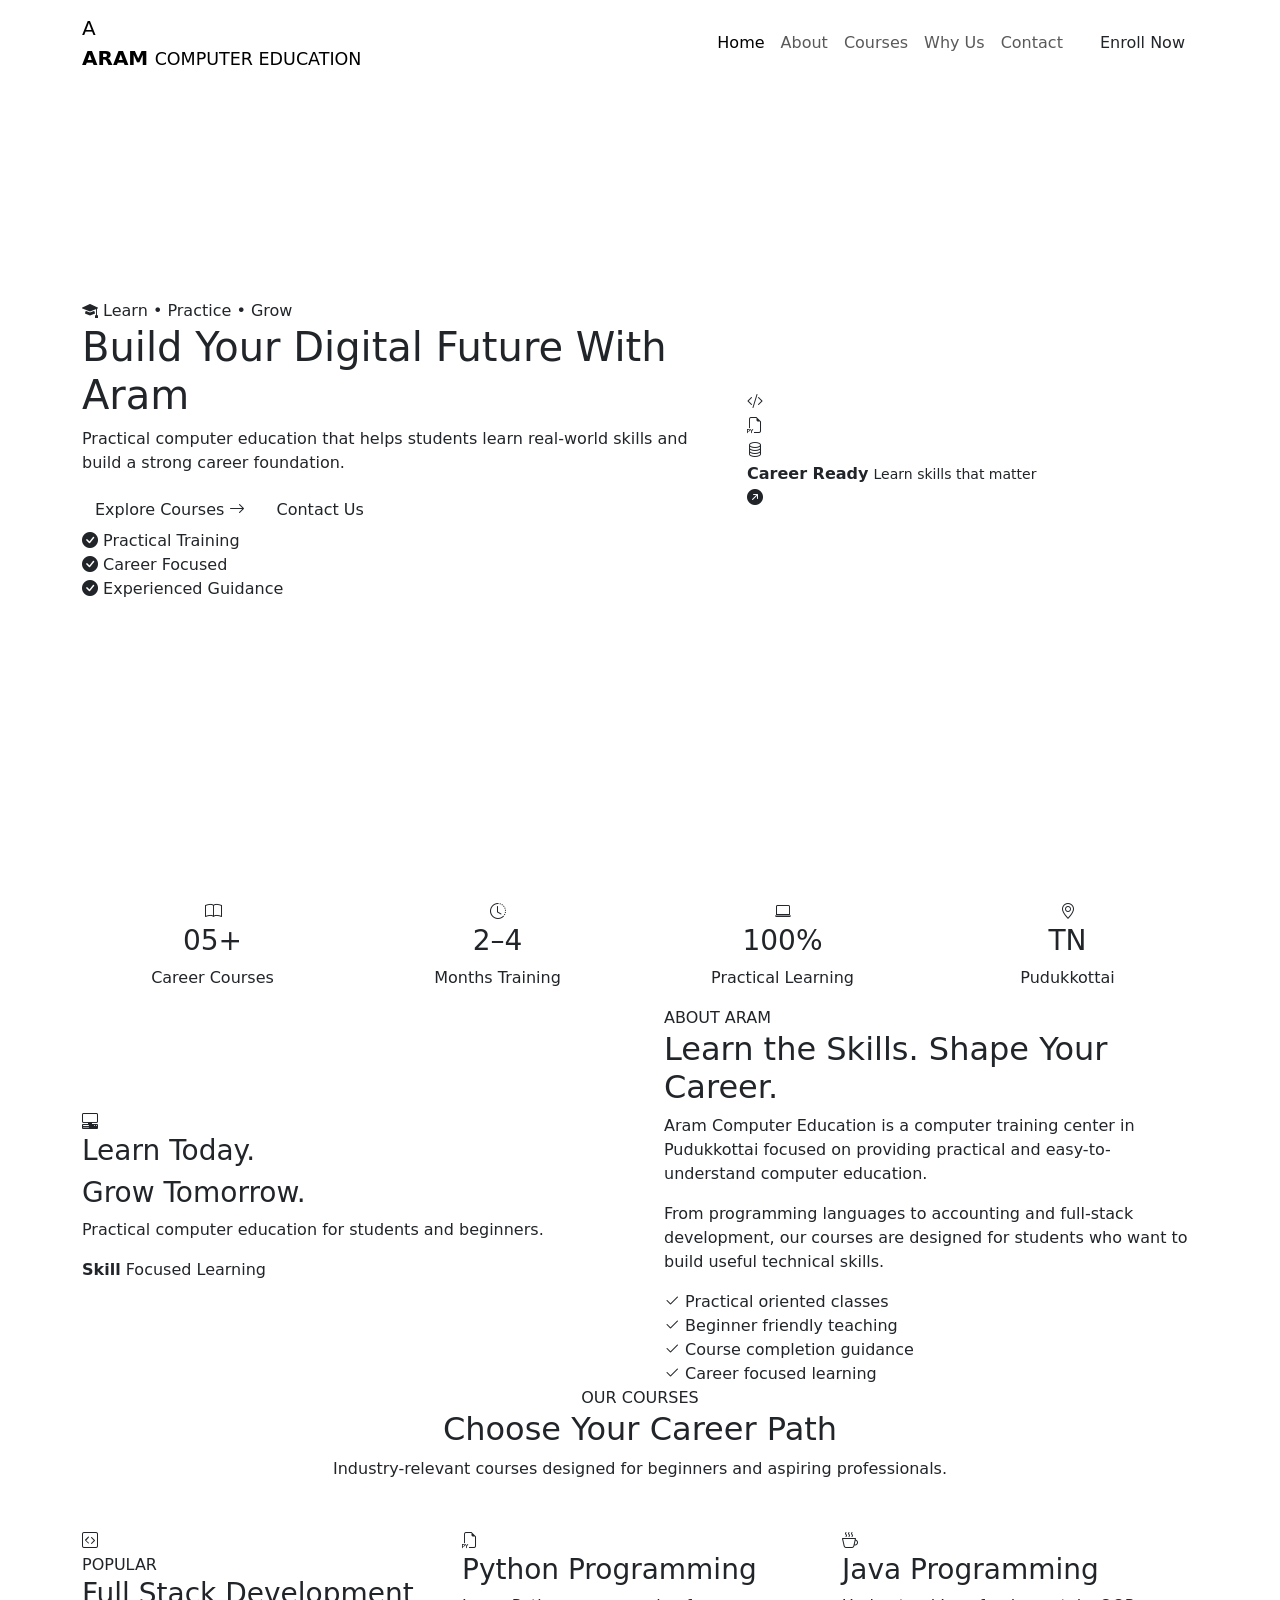
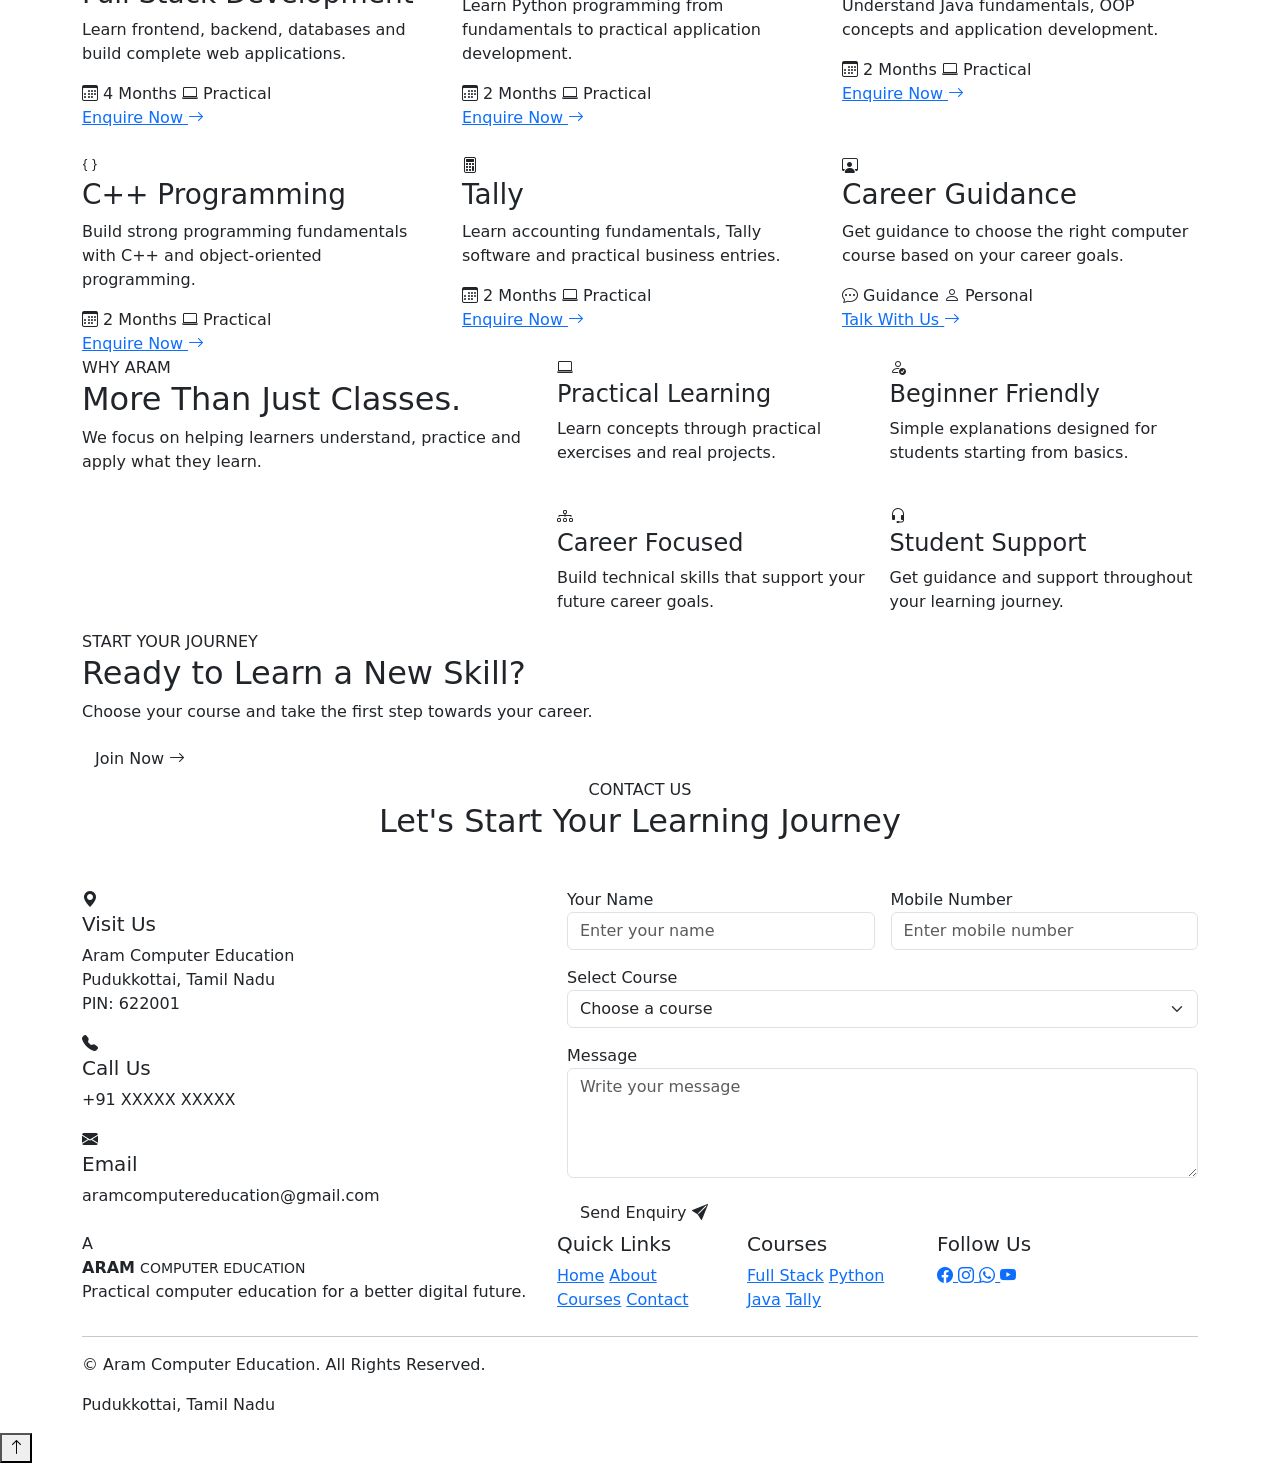
==== index.html @ 0e86e1f4 "Rename Aram Com Ed/index.html to index.html" ====
<!DOCTYPE html>
<html lang="en">
<head>
    <meta charset="UTF-8">
    <meta name="viewport" content="width=device-width, initial-scale=1.0">

    <title>Aram Computer Education | Computer Courses in Pudukkottai</title>

    <meta name="description"
        content="Aram Computer Education, Pudukkottai offers Full Stack Development, Python, C++, Java and Tally courses with practical training.">

    <link href="https://cdn.jsdelivr.net/npm/bootstrap@5.3.3/dist/css/bootstrap.min.css" rel="stylesheet">

    <link rel="stylesheet"
        href="https://cdn.jsdelivr.net/npm/bootstrap-icons@1.11.3/font/bootstrap-icons.min.css">

    <link rel="stylesheet" href="style.css">
</head>

<body>

<!-- ================= NAVBAR ================= -->

<nav class="navbar navbar-expand-lg fixed-top">
    <div class="container">

        <a class="navbar-brand" href="#home">

            <div class="brand-logo">
                <span>A</span>
            </div>

            <div class="brand-text">
                <strong>ARAM</strong>
                <small>COMPUTER EDUCATION</small>
            </div>

        </a>

        <button class="navbar-toggler" type="button"
            data-bs-toggle="collapse"
            data-bs-target="#mainNav">

            <i class="bi bi-list"></i>

        </button>

        <div class="collapse navbar-collapse" id="mainNav">

            <ul class="navbar-nav ms-auto align-items-lg-center">

                <li class="nav-item">
                    <a class="nav-link active" href="#home">Home</a>
                </li>

                <li class="nav-item">
                    <a class="nav-link" href="#about">About</a>
                </li>

                <li class="nav-item">
                    <a class="nav-link" href="#courses">Courses</a>
                </li>

                <li class="nav-item">
                    <a class="nav-link" href="#why-us">Why Us</a>
                </li>

                <li class="nav-item">
                    <a class="nav-link" href="#contact">Contact</a>
                </li>

                <li class="nav-item ms-lg-3">
                    <a href="#contact" class="btn enroll-btn">
                        Enroll Now
                    </a>
                </li>

            </ul>

        </div>

    </div>
</nav>


<!-- ================= HERO ================= -->

<section id="home" class="hero">

    <div class="container">

        <div class="row align-items-center min-vh-100">

            <div class="col-lg-7">

                <div class="hero-badge">
                    <i class="bi bi-mortarboard-fill"></i>
                    Learn • Practice • Grow
                </div>

                <h1>
                    Build Your
                    <span>Digital Future</span>
                    With Aram
                </h1>

                <p class="hero-text">
                    Practical computer education that helps students
                    learn real-world skills and build a strong career
                    foundation.
                </p>

                <div class="hero-buttons">

                    <a href="#courses" class="btn primary-btn">
                        Explore Courses
                        <i class="bi bi-arrow-right"></i>
                    </a>

                    <a href="#contact" class="btn secondary-btn">
                        Contact Us
                    </a>

                </div>

                <div class="hero-info">

                    <div>
                        <i class="bi bi-check-circle-fill"></i>
                        Practical Training
                    </div>

                    <div>
                        <i class="bi bi-check-circle-fill"></i>
                        Career Focused
                    </div>

                    <div>
                        <i class="bi bi-check-circle-fill"></i>
                        Experienced Guidance
                    </div>

                </div>

            </div>


            <div class="col-lg-5">

                <div class="hero-card">

                    <div class="floating-icon icon-one">
                        <i class="bi bi-code-slash"></i>
                    </div>

                    <div class="floating-icon icon-two">
                        <i class="bi bi-filetype-py"></i>
                    </div>

                    <div class="floating-icon icon-three">
                        <i class="bi bi-database"></i>
                    </div>

                    <div class="computer-box">

                        <div class="screen">

                            <div class="screen-top">
                                <span></span>
                                <span></span>
                                <span></span>
                            </div>

                            <div class="code-lines">

                                <div class="line long"></div>
                                <div class="line medium"></div>
                                <div class="line short"></div>
                                <div class="line long"></div>
                                <div class="line medium"></div>

                            </div>

                        </div>

                        <div class="keyboard"></div>

                    </div>

                    <div class="hero-card-bottom">

                        <div>
                            <strong>Career Ready</strong>
                            <small>Learn skills that matter</small>
                        </div>

                        <i class="bi bi-arrow-up-right-circle-fill"></i>

                    </div>

                </div>

            </div>

        </div>

    </div>

</section>


<!-- ================= STATS ================= -->

<section class="stats-section">

    <div class="container">

        <div class="row text-center">

            <div class="col-6 col-lg-3">
                <div class="stat-box">
                    <i class="bi bi-book"></i>
                    <h3>05+</h3>
                    <p>Career Courses</p>
                </div>
            </div>

            <div class="col-6 col-lg-3">
                <div class="stat-box">
                    <i class="bi bi-clock-history"></i>
                    <h3>2–4</h3>
                    <p>Months Training</p>
                </div>
            </div>

            <div class="col-6 col-lg-3">
                <div class="stat-box">
                    <i class="bi bi-laptop"></i>
                    <h3>100%</h3>
                    <p>Practical Learning</p>
                </div>
            </div>

            <div class="col-6 col-lg-3">
                <div class="stat-box">
                    <i class="bi bi-geo-alt"></i>
                    <h3>TN</h3>
                    <p>Pudukkottai</p>
                </div>
            </div>

        </div>

    </div>

</section>


<!-- ================= ABOUT ================= -->

<section id="about" class="section-padding">

    <div class="container">

        <div class="row align-items-center g-5">

            <div class="col-lg-6">

                <div class="about-image">

                    <div class="about-main-card">

                        <i class="bi bi-pc-display-horizontal"></i>

                        <h3>Learn Today.</h3>
                        <h3>Grow Tomorrow.</h3>

                        <p>
                            Practical computer education for
                            students and beginners.
                        </p>

                    </div>

                    <div class="experience-card">
                        <strong>Skill</strong>
                        <span>Focused Learning</span>
                    </div>

                </div>

            </div>


            <div class="col-lg-6">

                <div class="section-label">
                    ABOUT ARAM
                </div>

                <h2 class="section-title">
                    Learn the Skills.
                    <span>Shape Your Career.</span>
                </h2>

                <p class="section-text">
                    Aram Computer Education is a computer training
                    center in Pudukkottai focused on providing
                    practical and easy-to-understand computer
                    education.
                </p>

                <p class="section-text">
                    From programming languages to accounting and
                    full-stack development, our courses are designed
                    for students who want to build useful technical
                    skills.
                </p>

                <div class="about-points">

                    <div>
                        <i class="bi bi-check2"></i>
                        Practical oriented classes
                    </div>

                    <div>
                        <i class="bi bi-check2"></i>
                        Beginner friendly teaching
                    </div>

                    <div>
                        <i class="bi bi-check2"></i>
                        Course completion guidance
                    </div>

                    <div>
                        <i class="bi bi-check2"></i>
                        Career focused learning
                    </div>

                </div>

            </div>

        </div>

    </div>

</section>


<!-- ================= COURSES ================= -->

<section id="courses" class="courses-section section-padding">

    <div class="container">

        <div class="text-center mb-5">

            <div class="section-label">
                OUR COURSES
            </div>

            <h2 class="section-title">
                Choose Your
                <span>Career Path</span>
            </h2>

            <p class="section-subtitle">
                Industry-relevant courses designed for beginners
                and aspiring professionals.
            </p>

        </div>


        <div class="row g-4">


            <!-- FULL STACK -->

            <div class="col-md-6 col-lg-4">

                <div class="course-card featured-course">

                    <div class="course-icon">
                        <i class="bi bi-code-square"></i>
                    </div>

                    <span class="popular-badge">
                        POPULAR
                    </span>

                    <h3>Full Stack Development</h3>

                    <p>
                        Learn frontend, backend, databases and
                        build complete web applications.
                    </p>

                    <div class="course-details">

                        <span>
                            <i class="bi bi-calendar3"></i>
                            4 Months
                        </span>

                        <span>
                            <i class="bi bi-laptop"></i>
                            Practical
                        </span>

                    </div>

                    <a href="#contact" class="course-link">
                        Enquire Now
                        <i class="bi bi-arrow-right"></i>
                    </a>

                </div>

            </div>


            <!-- PYTHON -->

            <div class="col-md-6 col-lg-4">

                <div class="course-card">

                    <div class="course-icon">
                        <i class="bi bi-filetype-py"></i>
                    </div>

                    <h3>Python Programming</h3>

                    <p>
                        Learn Python programming from fundamentals
                        to practical application development.
                    </p>

                    <div class="course-details">

                        <span>
                            <i class="bi bi-calendar3"></i>
                            2 Months
                        </span>

                        <span>
                            <i class="bi bi-laptop"></i>
                            Practical
                        </span>

                    </div>

                    <a href="#contact" class="course-link">
                        Enquire Now
                        <i class="bi bi-arrow-right"></i>
                    </a>

                </div>

            </div>


            <!-- JAVA -->

            <div class="col-md-6 col-lg-4">

                <div class="course-card">

                    <div class="course-icon">
                        <i class="bi bi-cup-hot"></i>
                    </div>

                    <h3>Java Programming</h3>

                    <p>
                        Understand Java fundamentals, OOP concepts
                        and application development.
                    </p>

                    <div class="course-details">

                        <span>
                            <i class="bi bi-calendar3"></i>
                            2 Months
                        </span>

                        <span>
                            <i class="bi bi-laptop"></i>
                            Practical
                        </span>

                    </div>

                    <a href="#contact" class="course-link">
                        Enquire Now
                        <i class="bi bi-arrow-right"></i>
                    </a>

                </div>

            </div>


            <!-- C++ -->

            <div class="col-md-6 col-lg-4">

                <div class="course-card">

                    <div class="course-icon">
                        <i class="bi bi-braces"></i>
                    </div>

                    <h3>C++ Programming</h3>

                    <p>
                        Build strong programming fundamentals with
                        C++ and object-oriented programming.
                    </p>

                    <div class="course-details">

                        <span>
                            <i class="bi bi-calendar3"></i>
                            2 Months
                        </span>

                        <span>
                            <i class="bi bi-laptop"></i>
                            Practical
                        </span>

                    </div>

                    <a href="#contact" class="course-link">
                        Enquire Now
                        <i class="bi bi-arrow-right"></i>
                    </a>

                </div>

            </div>


            <!-- TALLY -->

            <div class="col-md-6 col-lg-4">

                <div class="course-card">

                    <div class="course-icon">
                        <i class="bi bi-calculator"></i>
                    </div>

                    <h3>Tally</h3>

                    <p>
                        Learn accounting fundamentals, Tally
                        software and practical business entries.
                    </p>

                    <div class="course-details">

                        <span>
                            <i class="bi bi-calendar3"></i>
                            2 Months
                        </span>

                        <span>
                            <i class="bi bi-laptop"></i>
                            Practical
                        </span>

                    </div>

                    <a href="#contact" class="course-link">
                        Enquire Now
                        <i class="bi bi-arrow-right"></i>
                    </a>

                </div>

            </div>


            <!-- CUSTOM -->

            <div class="col-md-6 col-lg-4">

                <div class="course-card custom-course">

                    <div class="course-icon">
                        <i class="bi bi-person-workspace"></i>
                    </div>

                    <h3>Career Guidance</h3>

                    <p>
                        Get guidance to choose the right computer
                        course based on your career goals.
                    </p>

                    <div class="course-details">

                        <span>
                            <i class="bi bi-chat-dots"></i>
                            Guidance
                        </span>

                        <span>
                            <i class="bi bi-person"></i>
                            Personal
                        </span>

                    </div>

                    <a href="#contact" class="course-link">
                        Talk With Us
                        <i class="bi bi-arrow-right"></i>
                    </a>

                </div>

            </div>

        </div>

    </div>

</section>


<!-- ================= WHY US ================= -->

<section id="why-us" class="section-padding">

    <div class="container">

        <div class="row">

            <div class="col-lg-5">

                <div class="section-label">
                    WHY ARAM
                </div>

                <h2 class="section-title">
                    More Than
                    <span>Just Classes.</span>
                </h2>

                <p class="section-text">
                    We focus on helping learners understand,
                    practice and apply what they learn.
                </p>

            </div>


            <div class="col-lg-7">

                <div class="row g-4">

                    <div class="col-md-6">

                        <div class="why-card">

                            <div class="why-icon">
                                <i class="bi bi-laptop"></i>
                            </div>

                            <h4>Practical Learning</h4>

                            <p>
                                Learn concepts through practical
                                exercises and real projects.
                            </p>

                        </div>

                    </div>


                    <div class="col-md-6">

                        <div class="why-card">

                            <div class="why-icon">
                                <i class="bi bi-person-check"></i>
                            </div>

                            <h4>Beginner Friendly</h4>

                            <p>
                                Simple explanations designed for
                                students starting from basics.
                            </p>

                        </div>

                    </div>


                    <div class="col-md-6">

                        <div class="why-card">

                            <div class="why-icon">
                                <i class="bi bi-diagram-3"></i>
                            </div>

                            <h4>Career Focused</h4>

                            <p>
                                Build technical skills that support
                                your future career goals.
                            </p>

                        </div>

                    </div>


                    <div class="col-md-6">

                        <div class="why-card">

                            <div class="why-icon">
                                <i class="bi bi-headset"></i>
                            </div>

                            <h4>Student Support</h4>

                            <p>
                                Get guidance and support throughout
                                your learning journey.
                            </p>

                        </div>

                    </div>

                </div>

            </div>

        </div>

    </div>

</section>


<!-- ================= CTA ================= -->

<section class="cta-section">

    <div class="container">

        <div class="cta-box">

            <div>

                <span>START YOUR JOURNEY</span>

                <h2>
                    Ready to Learn a New Skill?
                </h2>

                <p>
                    Choose your course and take the first step
                    towards your career.
                </p>

            </div>

            <a href="#contact" class="btn cta-btn">
                Join Now
                <i class="bi bi-arrow-right"></i>
            </a>

        </div>

    </div>

</section>


<!-- ================= CONTACT ================= -->

<section id="contact" class="contact-section section-padding">

    <div class="container">

        <div class="text-center mb-5">

            <div class="section-label">
                CONTACT US
            </div>

            <h2 class="section-title">
                Let's Start Your
                <span>Learning Journey</span>
            </h2>

        </div>


        <div class="row g-5">

            <div class="col-lg-5">

                <div class="contact-info">

                    <div class="contact-item">

                        <div class="contact-icon">
                            <i class="bi bi-geo-alt-fill"></i>
                        </div>

                        <div>
                            <h5>Visit Us</h5>
                            <p>
                                Aram Computer Education<br>
                                Pudukkottai, Tamil Nadu<br>
                                PIN: 622001
                            </p>
                        </div>

                    </div>


                    <div class="contact-item">

                        <div class="contact-icon">
                            <i class="bi bi-telephone-fill"></i>
                        </div>

                        <div>
                            <h5>Call Us</h5>
                            <p>
                                +91 XXXXX XXXXX
                            </p>
                        </div>

                    </div>


                    <div class="contact-item">

                        <div class="contact-icon">
                            <i class="bi bi-envelope-fill"></i>
                        </div>

                        <div>
                            <h5>Email</h5>
                            <p>
                                aramcomputereducation@gmail.com
                            </p>
                        </div>

                    </div>

                </div>

            </div>


            <div class="col-lg-7">

                <form id="enquiryForm" class="contact-form">

                    <div class="row g-3">

                        <div class="col-md-6">

                            <label>Your Name</label>

                            <input type="text"
                                class="form-control"
                                placeholder="Enter your name"
                                required>

                        </div>


                        <div class="col-md-6">

                            <label>Mobile Number</label>

                            <input type="tel"
                                class="form-control"
                                placeholder="Enter mobile number"
                                required>

                        </div>


                        <div class="col-12">

                            <label>Select Course</label>

                            <select class="form-select" required>

                                <option value="">
                                    Choose a course
                                </option>

                                <option>
                                    Full Stack Development
                                </option>

                                <option>
                                    Python Programming
                                </option>

                                <option>
                                    Java Programming
                                </option>

                                <option>
                                    C++ Programming
                                </option>

                                <option>
                                    Tally
                                </option>

                            </select>

                        </div>


                        <div class="col-12">

                            <label>Message</label>

                            <textarea
                                class="form-control"
                                rows="4"
                                placeholder="Write your message"></textarea>

                        </div>


                        <div class="col-12">

                            <button type="submit"
                                class="btn submit-btn">

                                Send Enquiry
                                <i class="bi bi-send-fill"></i>

                            </button>

                        </div>

                    </div>

                </form>

            </div>

        </div>

    </div>

</section>


<!-- ================= FOOTER ================= -->

<footer>

    <div class="container">

        <div class="row g-4">

            <div class="col-lg-5">

                <div class="footer-brand">

                    <div class="brand-logo">
                        <span>A</span>
                    </div>

                    <div class="brand-text">
                        <strong>ARAM</strong>
                        <small>COMPUTER EDUCATION</small>
                    </div>

                </div>

                <p>
                    Practical computer education for a better
                    digital future.
                </p>

            </div>


            <div class="col-6 col-lg-2">

                <h5>Quick Links</h5>

                <a href="#home">Home</a>
                <a href="#about">About</a>
                <a href="#courses">Courses</a>
                <a href="#contact">Contact</a>

            </div>


            <div class="col-6 col-lg-2">

                <h5>Courses</h5>

                <a href="#courses">Full Stack</a>
                <a href="#courses">Python</a>
                <a href="#courses">Java</a>
                <a href="#courses">Tally</a>

            </div>


            <div class="col-lg-3">

                <h5>Follow Us</h5>

                <div class="social-links">

                    <a href="#">
                        <i class="bi bi-facebook"></i>
                    </a>

                    <a href="#">
                        <i class="bi bi-instagram"></i>
                    </a>

                    <a href="#">
                        <i class="bi bi-whatsapp"></i>
                    </a>

                    <a href="#">
                        <i class="bi bi-youtube"></i>
                    </a>

                </div>

            </div>

        </div>


        <hr>

        <div class="footer-bottom">

            <p>
                © <span id="year"></span>
                Aram Computer Education. All Rights Reserved.
            </p>

            <p>
                Pudukkottai, Tamil Nadu
            </p>

        </div>

    </div>

</footer>


<!-- ================= BACK TO TOP ================= -->

<button id="backToTop">
    <i class="bi bi-arrow-up"></i>
</button>


<script src="https://cdn.jsdelivr.net/npm/bootstrap@5.3.3/dist/js/bootstrap.bundle.min.js"></script>

<script src="script.js"></script>

</body>
</html>
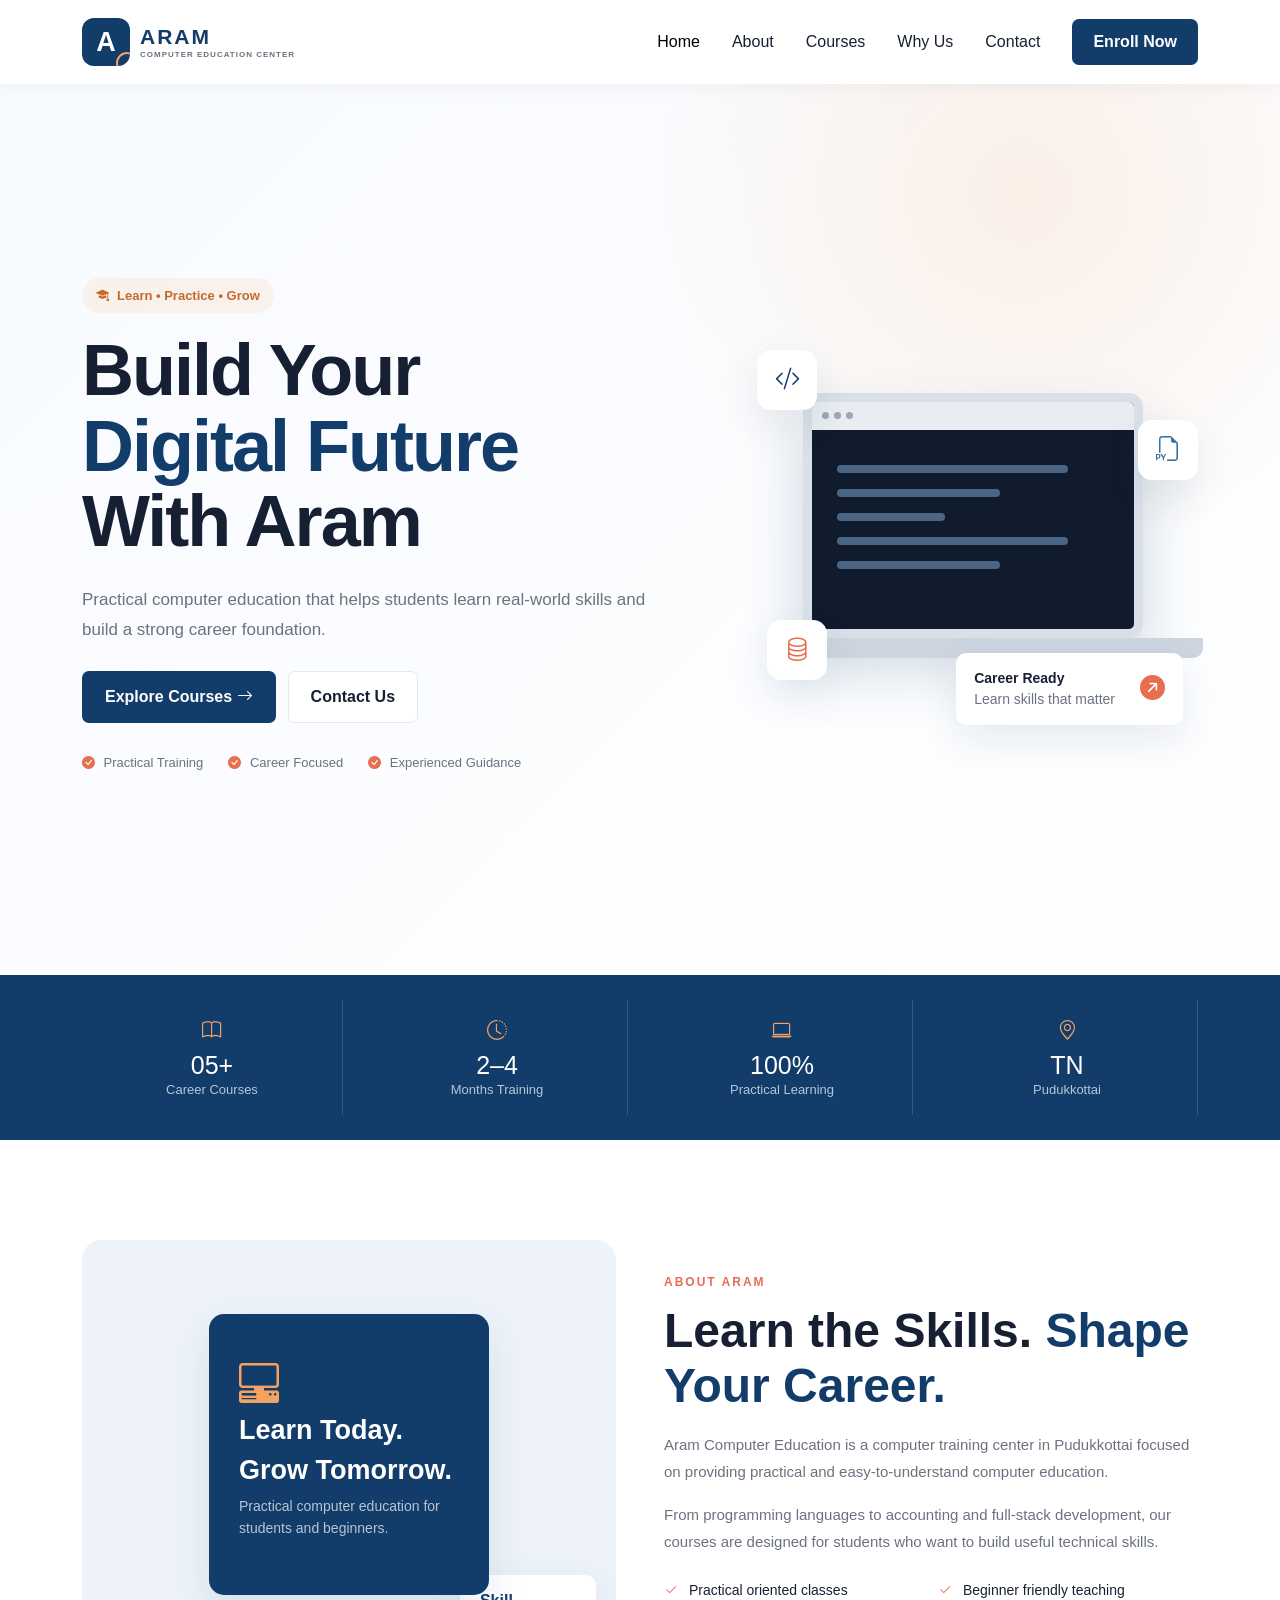
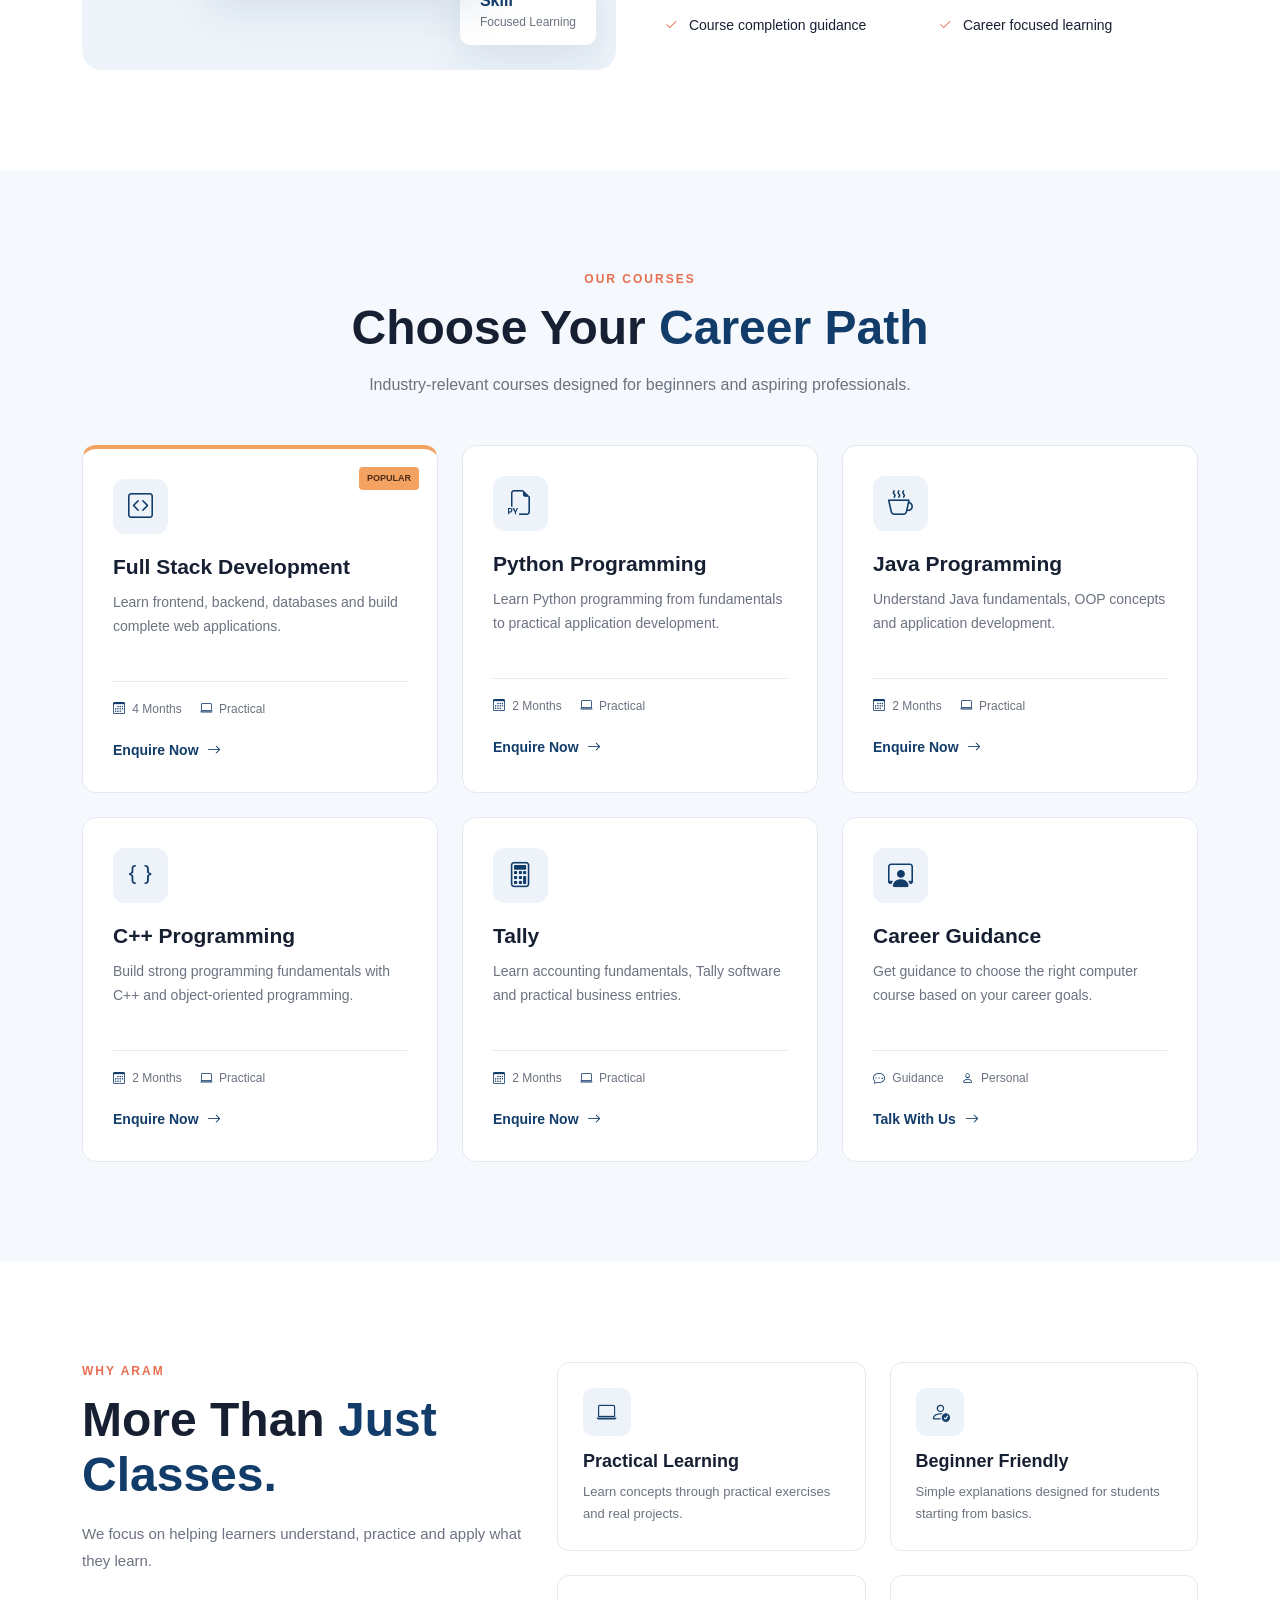
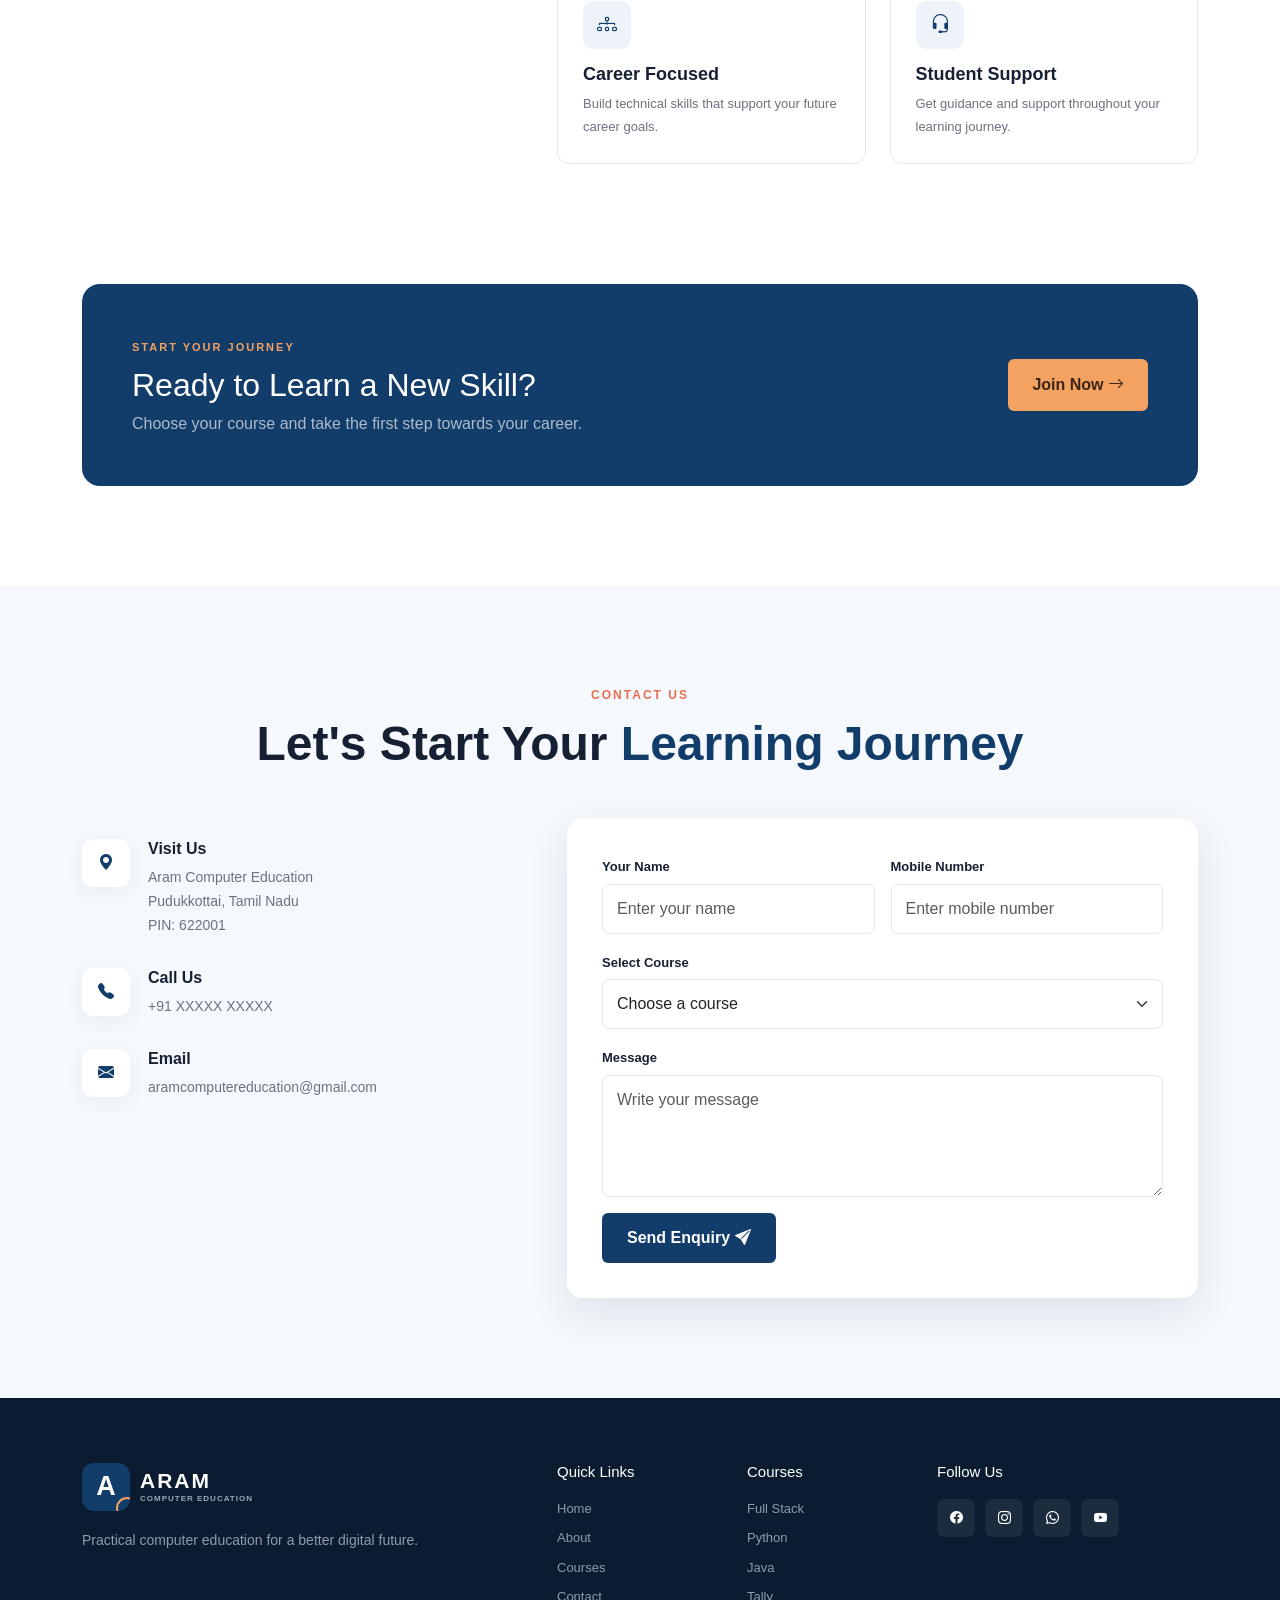
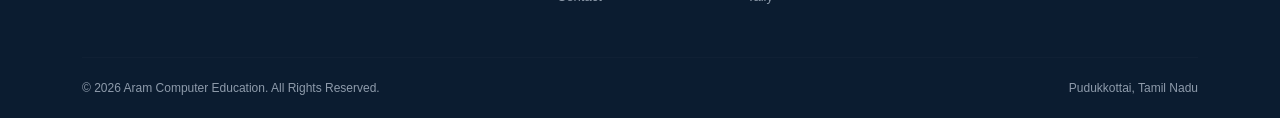
==== commit 140c5ecc: "updated website" ====
--- a/index.html
+++ b/index.html
@@ -4,7 +4,7 @@
     <meta charset="UTF-8">
     <meta name="viewport" content="width=device-width, initial-scale=1.0">
 
-    <title>Aram Computer Education | Computer Courses in Pudukkottai</title>
+    <title>Aram Computer Education Center | Computer Courses in Pudukkottai</title>
 
     <meta name="description"
         content="Aram Computer Education, Pudukkottai offers Full Stack Development, Python, C++, Java and Tally courses with practical training.">
@@ -15,6 +15,7 @@
         href="https://cdn.jsdelivr.net/npm/bootstrap-icons@1.11.3/font/bootstrap-icons.min.css">
 
     <link rel="stylesheet" href="style.css">
+    <link rel="icon" type="image/x-icon" href="images/aramlogo.jpeg">
 </head>
 
 <body>
@@ -32,7 +33,7 @@
 
             <div class="brand-text">
                 <strong>ARAM</strong>
-                <small>COMPUTER EDUCATION</small>
+                <small>COMPUTER EDUCATION CENTER</small>
             </div>
 
         </a>
--- a/style.css
+++ b/style.css
@@ -0,0 +1,1006 @@
+/* ================= VARIABLES ================= */
+
+:root {
+    --primary: #123c69;
+    --primary-dark: #0b2948;
+    --accent: #f4a261;
+    --accent-dark: #e76f51;
+
+    --white: #ffffff;
+    --light: #f5f8fc;
+    --text: #172033;
+    --muted: #6b7280;
+    --border: #e4e9f0;
+
+    --shadow: 0 15px 40px rgba(18, 60, 105, 0.10);
+}
+
+
+/* ================= GENERAL ================= */
+
+* {
+    margin: 0;
+    padding: 0;
+    box-sizing: border-box;
+}
+
+html {
+    scroll-behavior: smooth;
+}
+
+body {
+    font-family: "Segoe UI", Arial, sans-serif;
+    color: var(--text);
+    background: var(--white);
+}
+
+a {
+    text-decoration: none;
+}
+
+.section-padding {
+    padding: 100px 0;
+}
+
+
+/* ================= NAVBAR ================= */
+
+.navbar {
+    background: rgba(255, 255, 255, 0.96);
+    backdrop-filter: blur(10px);
+    box-shadow: 0 2px 20px rgba(0, 0, 0, 0.05);
+    padding: 13px 0;
+}
+
+.navbar-brand {
+    display: flex;
+    align-items: center;
+    gap: 10px;
+}
+
+.brand-logo {
+    width: 48px;
+    height: 48px;
+    border-radius: 12px;
+    background: var(--primary);
+    display: flex;
+    align-items: center;
+    justify-content: center;
+    position: relative;
+    overflow: hidden;
+}
+
+.brand-logo::after {
+    content: "";
+    position: absolute;
+    width: 22px;
+    height: 22px;
+    border: 2px solid var(--accent);
+    border-radius: 50%;
+    right: -8px;
+    bottom: -8px;
+}
+
+.brand-logo span {
+    color: white;
+    font-size: 27px;
+    font-weight: 800;
+    z-index: 2;
+}
+
+.brand-text {
+    display: flex;
+    flex-direction: column;
+    line-height: 1;
+}
+
+.brand-text strong {
+    font-size: 21px;
+    letter-spacing: 2px;
+    color: var(--primary);
+}
+
+.brand-text small {
+    font-size: 8px;
+    font-weight: 700;
+    letter-spacing: 1px;
+    color: var(--muted);
+    margin-top: 4px;
+}
+
+.nav-link {
+    color: var(--text);
+    font-weight: 500;
+    margin: 0 8px;
+    transition: 0.3s;
+}
+
+.nav-link:hover,
+.nav-link.active {
+    color: var(--primary);
+}
+
+.enroll-btn {
+    background: var(--primary);
+    color: white !important;
+    padding: 10px 20px;
+    border-radius: 7px;
+    font-weight: 600;
+}
+
+.enroll-btn:hover {
+    background: var(--primary-dark);
+}
+
+.navbar-toggler {
+    border: none;
+    font-size: 28px;
+    color: var(--primary);
+}
+
+
+/* ================= HERO ================= */
+
+.hero {
+    background:
+        radial-gradient(circle at 80% 20%, rgba(244, 162, 97, 0.15), transparent 30%),
+        linear-gradient(135deg, #f7faff 0%, #ffffff 100%);
+    padding-top: 75px;
+    overflow: hidden;
+}
+
+.hero-badge {
+    display: inline-flex;
+    gap: 8px;
+    align-items: center;
+    padding: 8px 14px;
+    border-radius: 50px;
+    background: rgba(244, 162, 97, 0.12);
+    color: #c56a29;
+    font-size: 13px;
+    font-weight: 700;
+    margin-bottom: 20px;
+}
+
+.hero h1 {
+    font-size: clamp(45px, 6vw, 72px);
+    line-height: 1.05;
+    font-weight: 800;
+    max-width: 700px;
+    letter-spacing: -2px;
+}
+
+.hero h1 span {
+    display: block;
+    color: var(--primary);
+}
+
+.hero-text {
+    max-width: 600px;
+    color: var(--muted);
+    font-size: 17px;
+    line-height: 1.8;
+    margin: 25px 0;
+}
+
+.hero-buttons {
+    display: flex;
+    gap: 12px;
+    flex-wrap: wrap;
+}
+
+.primary-btn,
+.secondary-btn {
+    padding: 13px 22px;
+    border-radius: 7px;
+    font-weight: 600;
+}
+
+.primary-btn {
+    background: var(--primary);
+    color: white;
+}
+
+.primary-btn:hover {
+    background: var(--primary-dark);
+    color: white;
+}
+
+.secondary-btn {
+    border: 1px solid var(--border);
+    color: var(--text);
+    background: white;
+}
+
+.secondary-btn:hover {
+    background: var(--light);
+}
+
+.hero-info {
+    display: flex;
+    gap: 25px;
+    flex-wrap: wrap;
+    margin-top: 30px;
+}
+
+.hero-info div {
+    font-size: 13px;
+    color: var(--muted);
+}
+
+.hero-info i {
+    color: var(--accent-dark);
+    margin-right: 5px;
+}
+
+
+/* ================= HERO CARD ================= */
+
+.hero-card {
+    min-height: 450px;
+    position: relative;
+    display: flex;
+    align-items: center;
+    justify-content: center;
+}
+
+.computer-box {
+    width: 340px;
+    position: relative;
+}
+
+.screen {
+    height: 245px;
+    background: #101b2d;
+    border: 9px solid #d9e0e8;
+    border-radius: 14px;
+    box-shadow: 0 30px 60px rgba(18, 60, 105, 0.20);
+    overflow: hidden;
+}
+
+.screen-top {
+    height: 28px;
+    background: #e9edf2;
+    display: flex;
+    align-items: center;
+    gap: 5px;
+    padding-left: 10px;
+}
+
+.screen-top span {
+    width: 7px;
+    height: 7px;
+    background: #9da7b5;
+    border-radius: 50%;
+}
+
+.code-lines {
+    padding: 35px 25px;
+}
+
+.line {
+    height: 8px;
+    background: #4b6685;
+    border-radius: 5px;
+    margin-bottom: 16px;
+}
+
+.line.long {
+    width: 85%;
+}
+
+.line.medium {
+    width: 60%;
+}
+
+.line.short {
+    width: 40%;
+}
+
+.keyboard {
+    width: 400px;
+    height: 20px;
+    background: #cdd5df;
+    margin: 0 auto;
+    border-radius: 0 0 10px 10px;
+}
+
+.floating-icon {
+    width: 60px;
+    height: 60px;
+    border-radius: 14px;
+    background: white;
+    box-shadow: var(--shadow);
+    position: absolute;
+    display: flex;
+    justify-content: center;
+    align-items: center;
+    color: var(--primary);
+    font-size: 25px;
+    z-index: 2;
+}
+
+.icon-one {
+    top: 50px;
+    left: 10px;
+}
+
+.icon-two {
+    right: 0;
+    top: 120px;
+    color: #3572a5;
+}
+
+.icon-three {
+    left: 20px;
+    bottom: 70px;
+    color: var(--accent-dark);
+}
+
+.hero-card-bottom {
+    position: absolute;
+    right: 15px;
+    bottom: 25px;
+    background: white;
+    box-shadow: var(--shadow);
+    padding: 15px 18px;
+    border-radius: 10px;
+    display: flex;
+    gap: 25px;
+    align-items: center;
+}
+
+.hero-card-bottom div {
+    display: flex;
+    flex-direction: column;
+}
+
+.hero-card-bottom strong {
+    font-size: 14px;
+}
+
+.hero-card-bottom small {
+    color: var(--muted);
+}
+
+.hero-card-bottom > i {
+    color: var(--accent-dark);
+    font-size: 25px;
+}
+
+
+/* ================= STATS ================= */
+
+.stats-section {
+    padding: 25px 0;
+    background: var(--primary);
+}
+
+.stat-box {
+    padding: 15px;
+    color: white;
+    border-right: 1px solid rgba(255, 255, 255, 0.15);
+}
+
+.stat-box i {
+    font-size: 20px;
+    color: var(--accent);
+}
+
+.stat-box h3 {
+    margin: 5px 0 0;
+    font-size: 25px;
+}
+
+.stat-box p {
+    margin: 0;
+    font-size: 13px;
+    opacity: 0.7;
+}
+
+
+/* ================= SECTION TITLES ================= */
+
+.section-label {
+    color: var(--accent-dark);
+    font-size: 12px;
+    letter-spacing: 2px;
+    font-weight: 800;
+    margin-bottom: 12px;
+}
+
+.section-title {
+    font-size: clamp(35px, 4vw, 48px);
+    line-height: 1.15;
+    font-weight: 800;
+    margin-bottom: 18px;
+}
+
+.section-title span {
+    color: var(--primary);
+}
+
+.section-text {
+    color: var(--muted);
+    line-height: 1.8;
+    font-size: 15px;
+}
+
+.section-subtitle {
+    color: var(--muted);
+}
+
+
+/* ================= ABOUT ================= */
+
+.about-image {
+    min-height: 430px;
+    background: #edf3f9;
+    border-radius: 20px;
+    position: relative;
+    display: flex;
+    align-items: center;
+    justify-content: center;
+    overflow: hidden;
+}
+
+.about-image::before {
+    content: "";
+    width: 280px;
+    height: 280px;
+    border: 50px solid rgba(18, 60, 105, 0.07);
+    border-radius: 50%;
+    position: absolute;
+}
+
+.about-main-card {
+    background: var(--primary);
+    width: 280px;
+    padding: 40px 30px;
+    color: white;
+    border-radius: 15px;
+    position: relative;
+    z-index: 2;
+    box-shadow: var(--shadow);
+}
+
+.about-main-card i {
+    font-size: 40px;
+    color: var(--accent);
+    margin-bottom: 25px;
+}
+
+.about-main-card h3 {
+    font-size: 27px;
+    font-weight: 700;
+}
+
+.about-main-card p {
+    color: rgba(255, 255, 255, 0.7);
+    font-size: 14px;
+    line-height: 1.6;
+}
+
+.experience-card {
+    position: absolute;
+    right: 20px;
+    bottom: 25px;
+    background: white;
+    padding: 14px 20px;
+    border-radius: 10px;
+    box-shadow: var(--shadow);
+    display: flex;
+    flex-direction: column;
+}
+
+.experience-card strong {
+    color: var(--primary);
+}
+
+.experience-card span {
+    font-size: 12px;
+    color: var(--muted);
+}
+
+.about-points {
+    margin-top: 25px;
+    display: grid;
+    grid-template-columns: 1fr 1fr;
+    gap: 14px;
+}
+
+.about-points div {
+    font-size: 14px;
+    color: var(--text);
+}
+
+.about-points i {
+    color: var(--accent-dark);
+    font-weight: bold;
+    margin-right: 7px;
+}
+
+
+/* ================= COURSES ================= */
+
+.courses-section {
+    background: var(--light);
+}
+
+.course-card {
+    background: white;
+    border: 1px solid var(--border);
+    padding: 30px;
+    height: 100%;
+    border-radius: 14px;
+    position: relative;
+    transition: 0.3s;
+}
+
+.course-card:hover {
+    transform: translateY(-7px);
+    box-shadow: var(--shadow);
+    border-color: transparent;
+}
+
+.featured-course {
+    border-top: 4px solid var(--accent);
+}
+
+.course-icon {
+    width: 55px;
+    height: 55px;
+    border-radius: 12px;
+    background: #edf3f9;
+    color: var(--primary);
+    display: flex;
+    justify-content: center;
+    align-items: center;
+    font-size: 25px;
+    margin-bottom: 20px;
+}
+
+.course-card h3 {
+    font-size: 21px;
+    font-weight: 700;
+    margin-bottom: 12px;
+}
+
+.course-card p {
+    color: var(--muted);
+    line-height: 1.7;
+    font-size: 14px;
+    min-height: 70px;
+}
+
+.course-details {
+    display: flex;
+    gap: 18px;
+    border-top: 1px solid var(--border);
+    padding-top: 18px;
+    margin-top: 20px;
+}
+
+.course-details span {
+    font-size: 12px;
+    color: var(--muted);
+}
+
+.course-details i {
+    color: var(--primary);
+    margin-right: 4px;
+}
+
+.course-link {
+    display: inline-block;
+    margin-top: 22px;
+    color: var(--primary);
+    font-weight: 700;
+    font-size: 14px;
+}
+
+.course-link i {
+    margin-left: 5px;
+}
+
+.popular-badge {
+    position: absolute;
+    top: 18px;
+    right: 18px;
+    background: var(--accent);
+    color: #4d2c17;
+    padding: 5px 8px;
+    border-radius: 4px;
+    font-size: 9px;
+    font-weight: 800;
+}
+
+
+/* ================= WHY US ================= */
+
+.why-card {
+    border: 1px solid var(--border);
+    padding: 25px;
+    border-radius: 12px;
+    transition: 0.3s;
+}
+
+.why-card:hover {
+    box-shadow: var(--shadow);
+    transform: translateY(-4px);
+}
+
+.why-icon {
+    width: 48px;
+    height: 48px;
+    display: flex;
+    align-items: center;
+    justify-content: center;
+    background: #edf3f9;
+    color: var(--primary);
+    border-radius: 10px;
+    font-size: 20px;
+    margin-bottom: 15px;
+}
+
+.why-card h4 {
+    font-size: 18px;
+    font-weight: 700;
+}
+
+.why-card p {
+    color: var(--muted);
+    font-size: 13px;
+    line-height: 1.7;
+    margin: 0;
+}
+
+
+/* ================= CTA ================= */
+
+.cta-section {
+    padding: 20px 0 100px;
+}
+
+.cta-box {
+    background: var(--primary);
+    color: white;
+    border-radius: 18px;
+    padding: 50px;
+    display: flex;
+    align-items: center;
+    justify-content: space-between;
+    gap: 30px;
+}
+
+.cta-box span {
+    font-size: 11px;
+    letter-spacing: 2px;
+    color: var(--accent);
+    font-weight: 800;
+}
+
+.cta-box h2 {
+    margin: 8px 0;
+    font-size: 32px;
+}
+
+.cta-box p {
+    margin: 0;
+    color: rgba(255, 255, 255, 0.65);
+}
+
+.cta-btn {
+    background: var(--accent);
+    color: #3c2516;
+    padding: 13px 23px;
+    font-weight: 700;
+    white-space: nowrap;
+}
+
+
+/* ================= CONTACT ================= */
+
+.contact-section {
+    background: var(--light);
+}
+
+.contact-info {
+    padding: 20px 0;
+}
+
+.contact-item {
+    display: flex;
+    gap: 18px;
+    margin-bottom: 30px;
+}
+
+.contact-icon {
+    width: 48px;
+    height: 48px;
+    min-width: 48px;
+    border-radius: 10px;
+    background: white;
+    color: var(--primary);
+    display: flex;
+    align-items: center;
+    justify-content: center;
+    box-shadow: 0 5px 20px rgba(0, 0, 0, 0.05);
+}
+
+.contact-item h5 {
+    font-size: 16px;
+    font-weight: 700;
+}
+
+.contact-item p {
+    color: var(--muted);
+    font-size: 14px;
+    line-height: 1.7;
+    margin: 0;
+}
+
+.contact-form {
+    background: white;
+    padding: 35px;
+    border-radius: 15px;
+    box-shadow: var(--shadow);
+}
+
+.contact-form label {
+    font-size: 13px;
+    font-weight: 600;
+    margin-bottom: 7px;
+}
+
+.form-control,
+.form-select {
+    border: 1px solid var(--border);
+    padding: 12px 14px;
+    border-radius: 7px;
+}
+
+.form-control:focus,
+.form-select:focus {
+    border-color: var(--primary);
+    box-shadow: 0 0 0 3px rgba(18, 60, 105, 0.08);
+}
+
+.submit-btn {
+    background: var(--primary);
+    color: white;
+    padding: 12px 24px;
+    font-weight: 600;
+}
+
+.submit-btn:hover {
+    background: var(--primary-dark);
+    color: white;
+}
+
+
+/* ================= FOOTER ================= */
+
+footer {
+    background: #0b1c30;
+    color: white;
+    padding: 65px 0 20px;
+}
+
+.footer-brand {
+    display: flex;
+    align-items: center;
+    gap: 10px;
+    margin-bottom: 18px;
+}
+
+.footer-brand .brand-text strong {
+    color: white;
+}
+
+.footer-brand .brand-text small {
+    color: #9ca9b8;
+}
+
+footer p {
+    color: #8e9bab;
+    font-size: 14px;
+    line-height: 1.7;
+}
+
+footer h5 {
+    font-size: 15px;
+    margin-bottom: 18px;
+}
+
+footer > .container a:not(.navbar-brand) {
+    display: block;
+    color: #8e9bab;
+    font-size: 13px;
+    margin-bottom: 10px;
+    transition: 0.3s;
+}
+
+footer > .container a:not(.navbar-brand):hover {
+    color: white;
+}
+
+.social-links {
+    display: flex;
+    gap: 10px;
+}
+
+.social-links a {
+    width: 38px;
+    height: 38px;
+    border-radius: 8px;
+    background: rgba(255, 255, 255, 0.07);
+    display: flex !important;
+    align-items: center;
+    justify-content: center;
+    color: white !important;
+}
+
+footer hr {
+    border-color: rgba(255, 255, 255, 0.08);
+    margin: 40px 0 20px;
+}
+
+.footer-bottom {
+    display: flex;
+    justify-content: space-between;
+    gap: 20px;
+}
+
+.footer-bottom p {
+    margin: 0;
+    font-size: 12px;
+}
+
+
+/* ================= BACK TO TOP ================= */
+
+#backToTop {
+    position: fixed;
+    right: 20px;
+    bottom: 20px;
+    width: 45px;
+    height: 45px;
+    border: none;
+    border-radius: 8px;
+    background: var(--primary);
+    color: white;
+    display: none;
+    z-index: 1000;
+}
+
+
+/* ================= RESPONSIVE ================= */
+
+@media (max-width: 991px) {
+
+    .navbar-nav {
+        padding: 20px 0;
+    }
+
+    .nav-link {
+        margin: 5px 0;
+    }
+
+    .enroll-btn {
+        display: inline-block;
+        margin-top: 10px;
+    }
+
+    .hero {
+        padding-top: 110px;
+    }
+
+    .hero-card {
+        margin-top: 40px;
+    }
+
+    .cta-box {
+        flex-direction: column;
+        align-items: flex-start;
+    }
+
+}
+
+
+@media (max-width: 767px) {
+
+    .section-padding {
+        padding: 70px 0;
+    }
+
+    .hero h1 {
+        letter-spacing: -1px;
+    }
+
+    .hero-text {
+        font-size: 15px;
+    }
+
+    .hero-info {
+        flex-direction: column;
+        gap: 10px;
+    }
+
+    .computer-box {
+        width: 270px;
+    }
+
+    .screen {
+        height: 200px;
+    }
+
+    .keyboard {
+        width: 300px;
+    }
+
+    .floating-icon {
+        width: 48px;
+        height: 48px;
+        font-size: 20px;
+    }
+
+    .icon-one {
+        left: 0;
+    }
+
+    .icon-three {
+        left: 0;
+    }
+
+    .hero-card-bottom {
+        right: 0;
+        bottom: 10px;
+    }
+
+    .about-image {
+        min-height: 350px;
+    }
+
+    .about-points {
+        grid-template-columns: 1fr;
+    }
+
+    .cta-box {
+        padding: 35px 25px;
+    }
+
+    .cta-box h2 {
+        font-size: 26px;
+    }
+
+    .contact-form {
+        padding: 25px 18px;
+    }
+
+    .footer-bottom {
+        flex-direction: column;
+    }
+
+}
+
+
+@media (max-width: 400px) {
+
+    .hero-card-bottom {
+        display: none;
+    }
+
+    .computer-box {
+        width: 240px;
+    }
+
+    .screen {
+        height: 175px;
+    }
+
+    .keyboard {
+        width: 270px;
+    }
+
+}
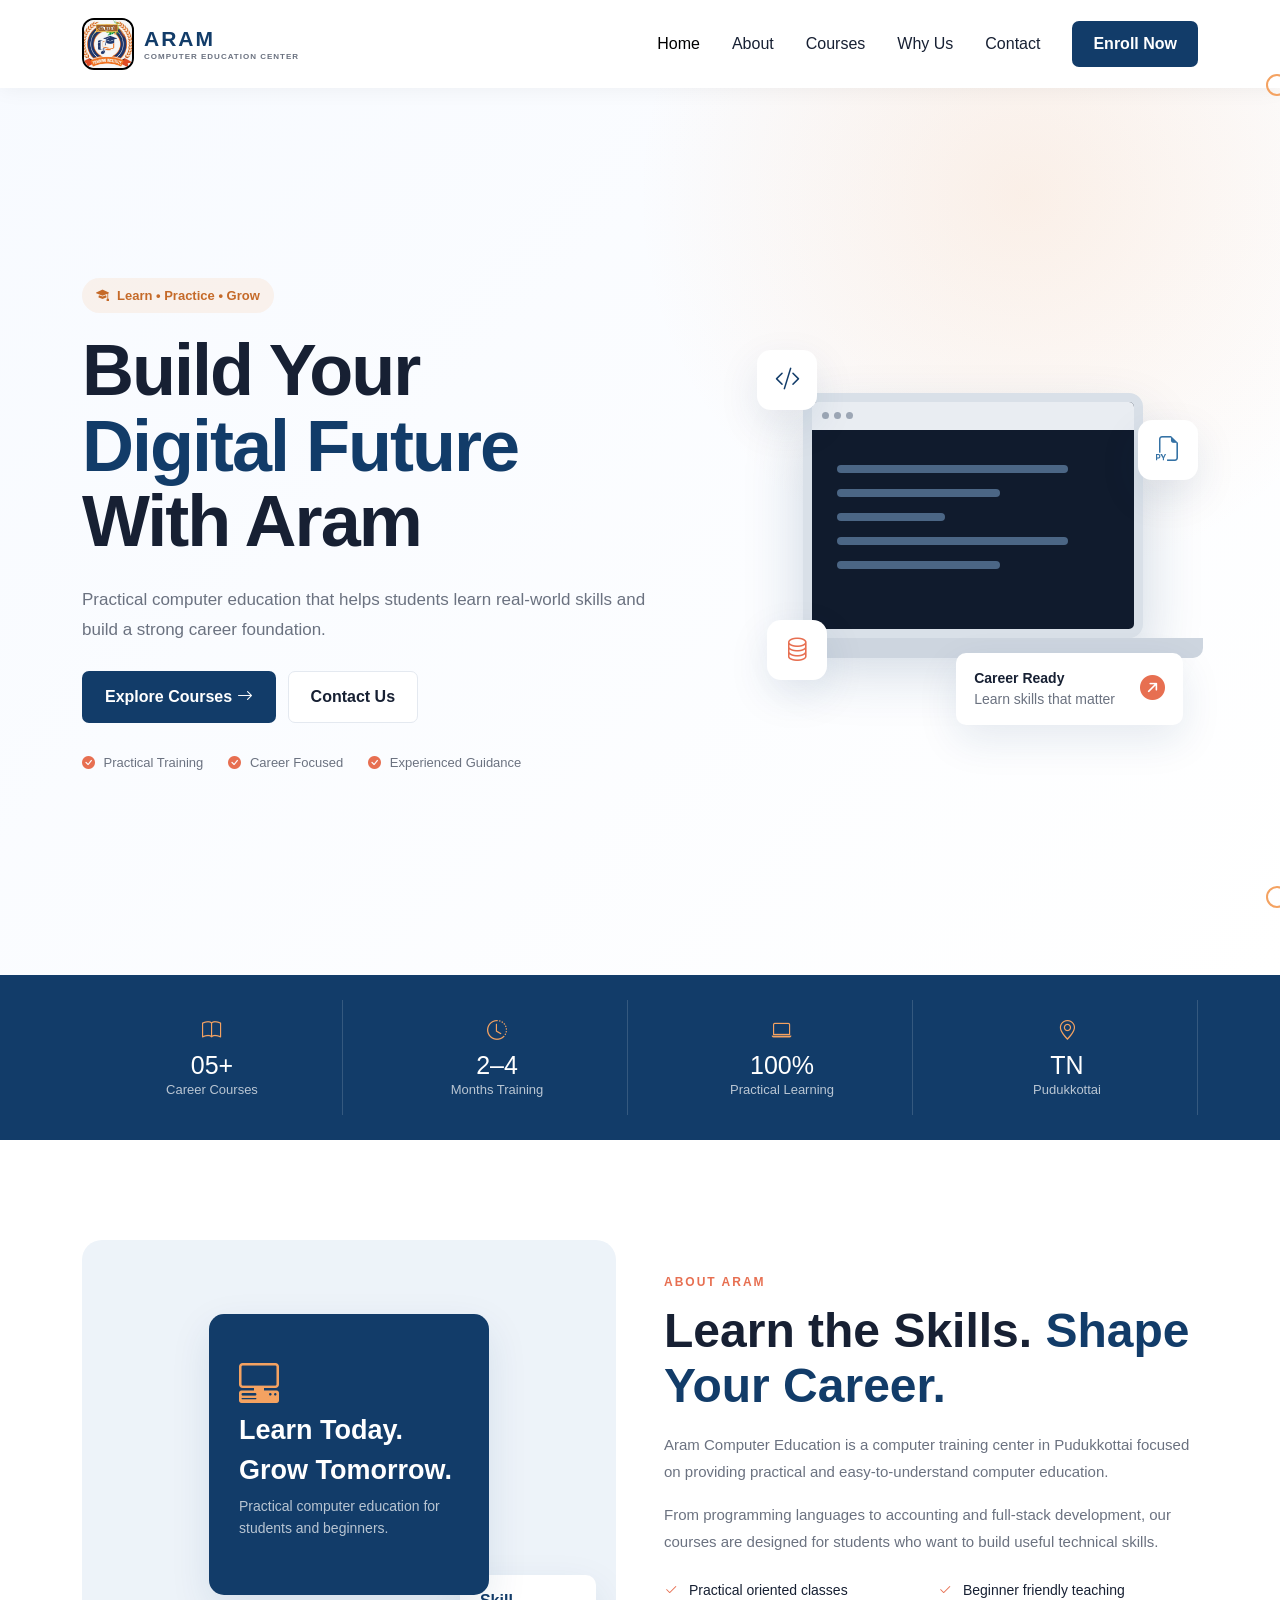
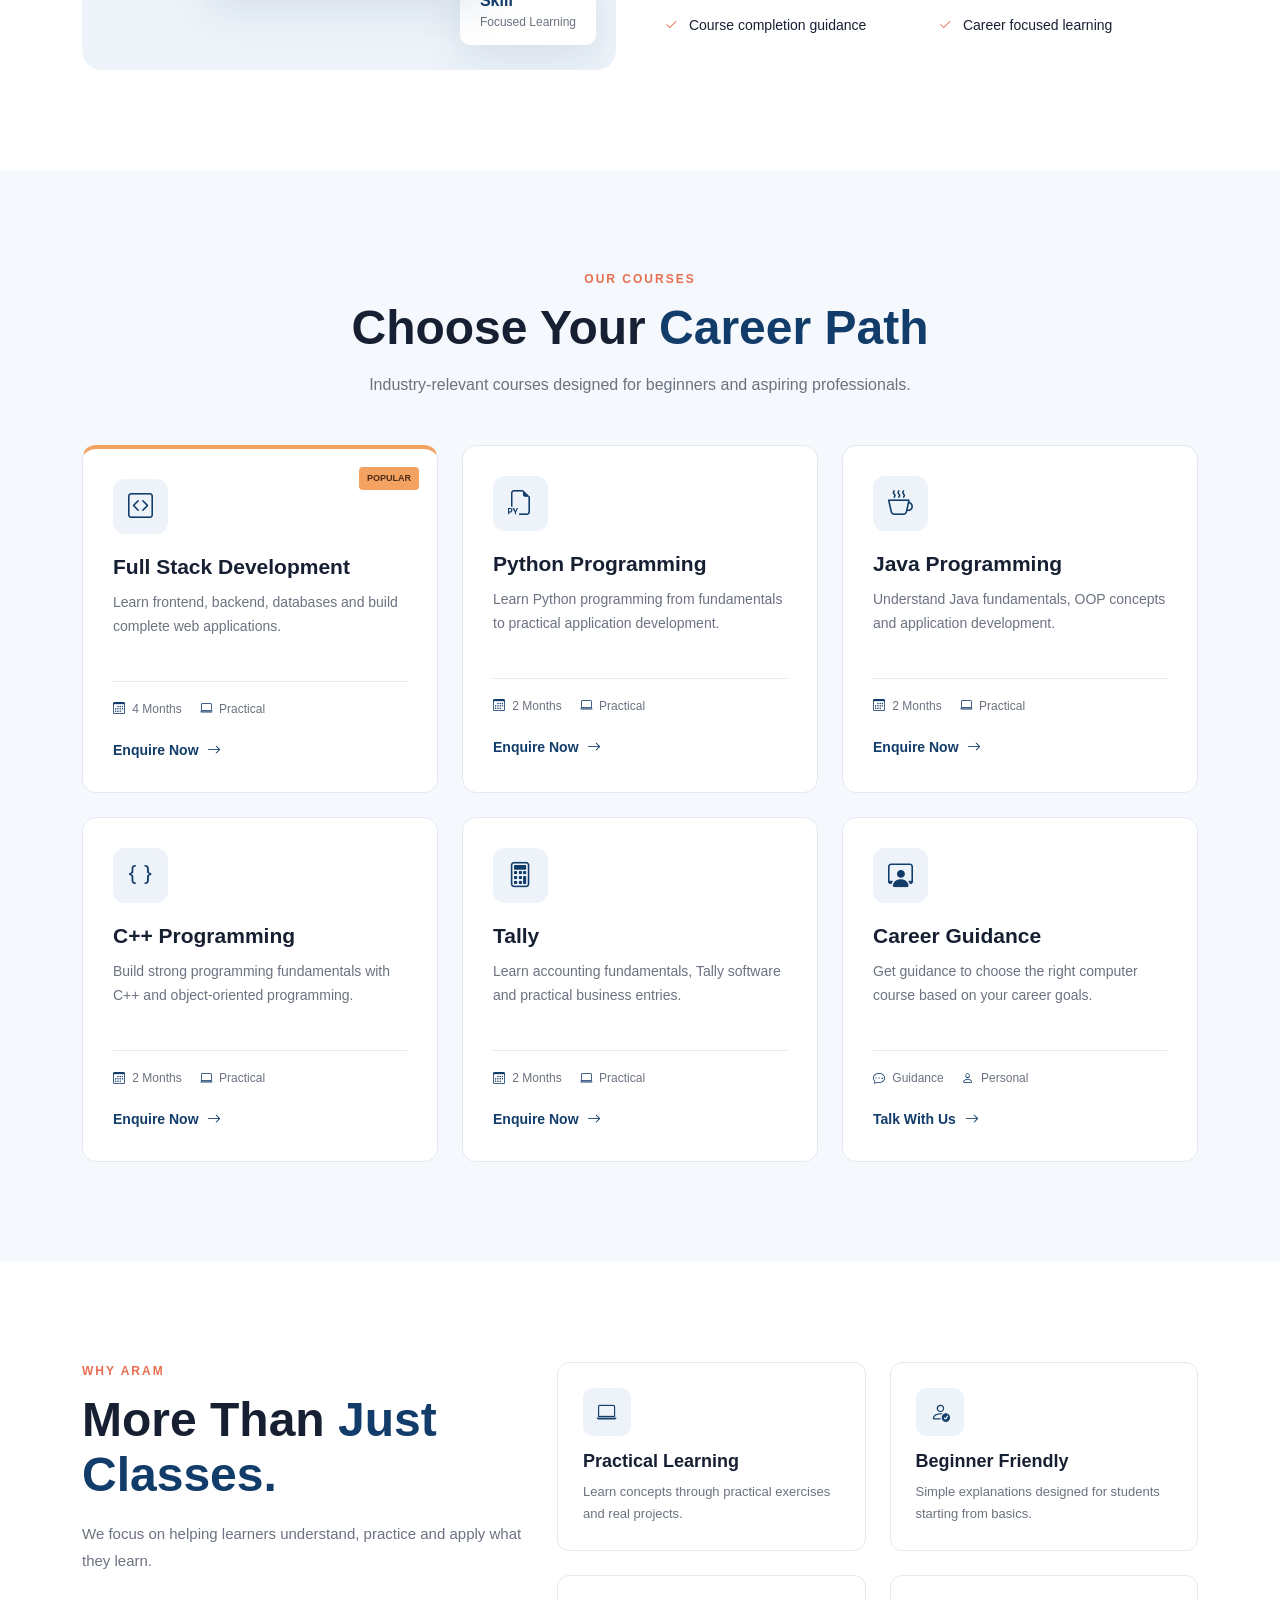
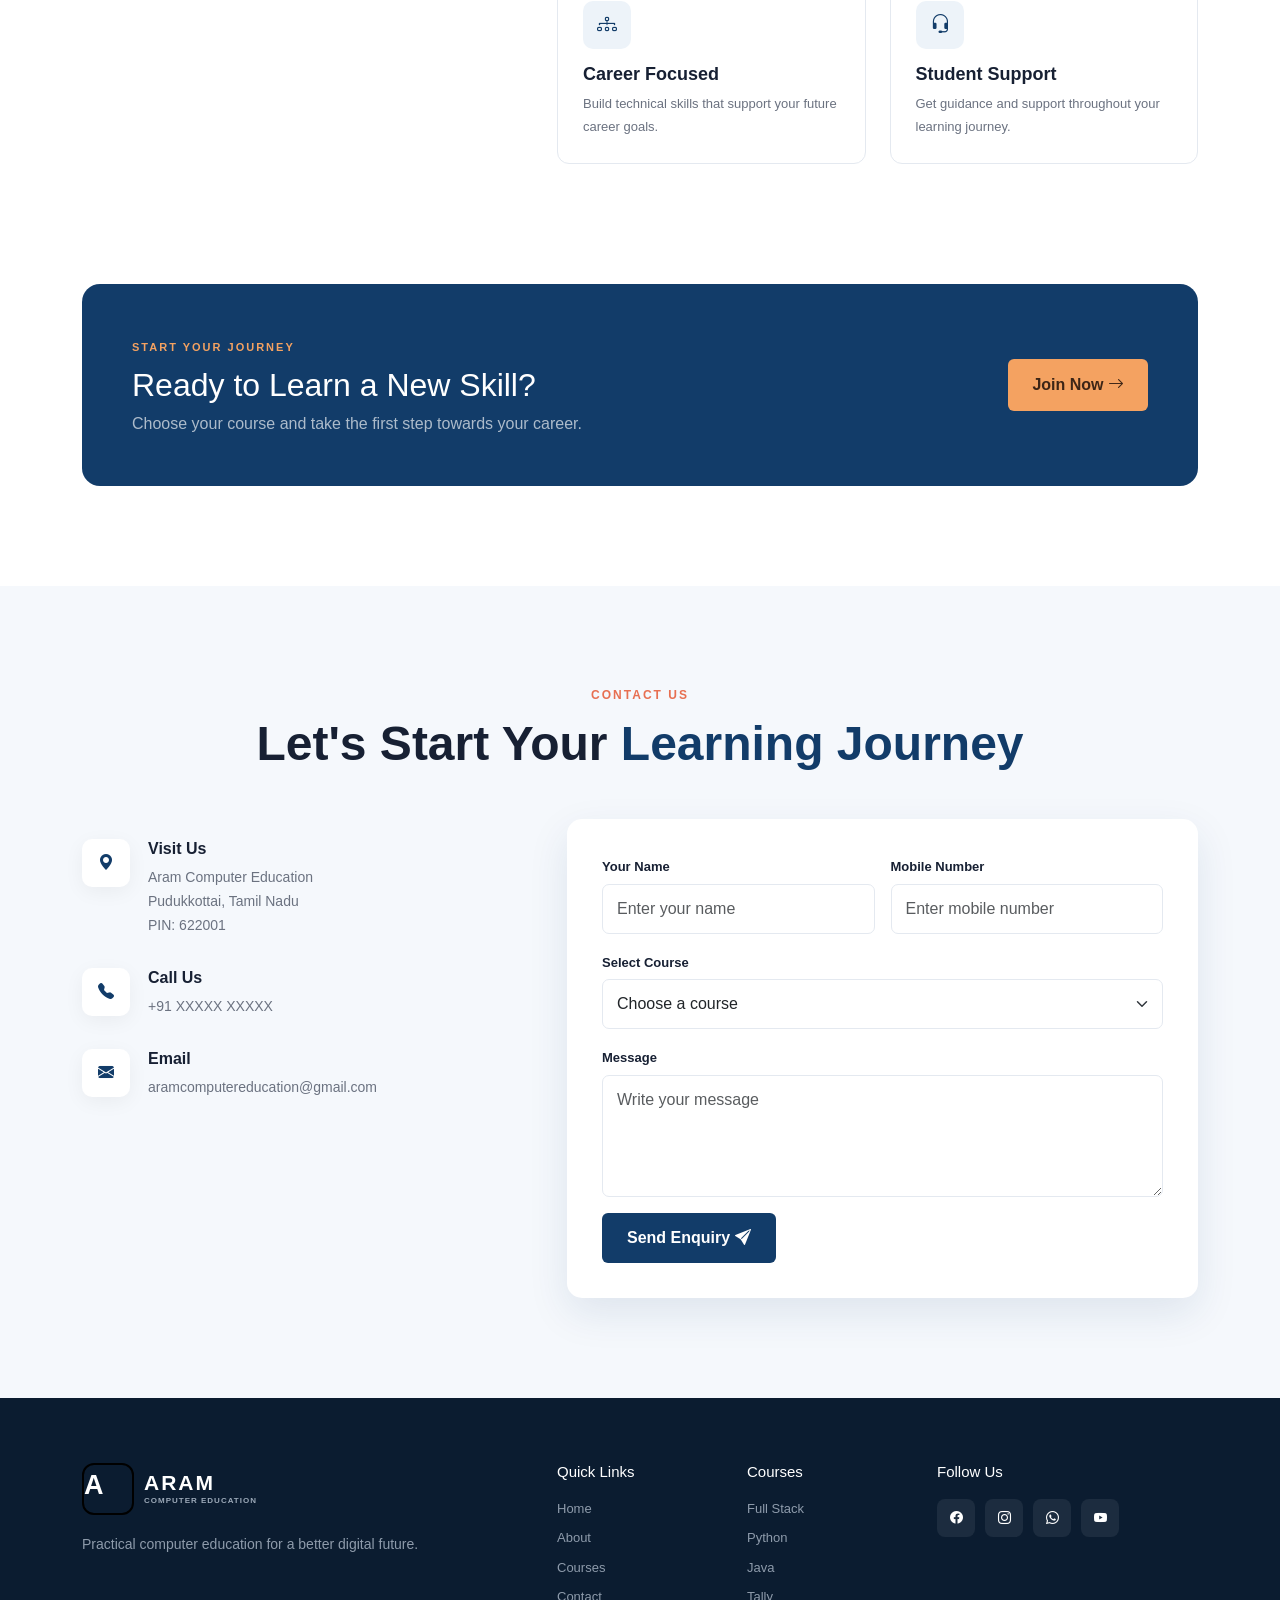
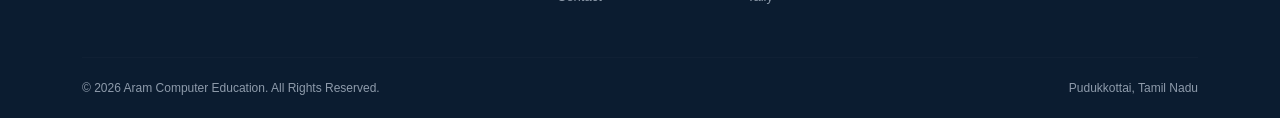
==== commit be85772e: "updated website" ====
--- a/index.html
+++ b/index.html
@@ -28,7 +28,7 @@
         <a class="navbar-brand" href="#home">
 
             <div class="brand-logo">
-                <span>A</span>
+                <span><img src="images/aramlogo.jpeg" alt="logo"></span>
             </div>
 
             <div class="brand-text">
--- a/style.css
+++ b/style.css
@@ -59,17 +59,20 @@
 }
 
 .brand-logo {
-    width: 48px;
-    height: 48px;
+    width: 52px;
+    height: 52px;
     border-radius: 12px;
-    background: var(--primary);
-    display: flex;
-    align-items: center;
-    justify-content: center;
-    position: relative;
+    border: 2px solid #000;
+    flex-shrink: 0;
     overflow: hidden;
 }
 
+.brand-logo img {
+    width: 100%;
+    height: 100%;
+    object-fit: cover;
+    display: block;
+}
 .brand-logo::after {
     content: "";
     position: absolute;
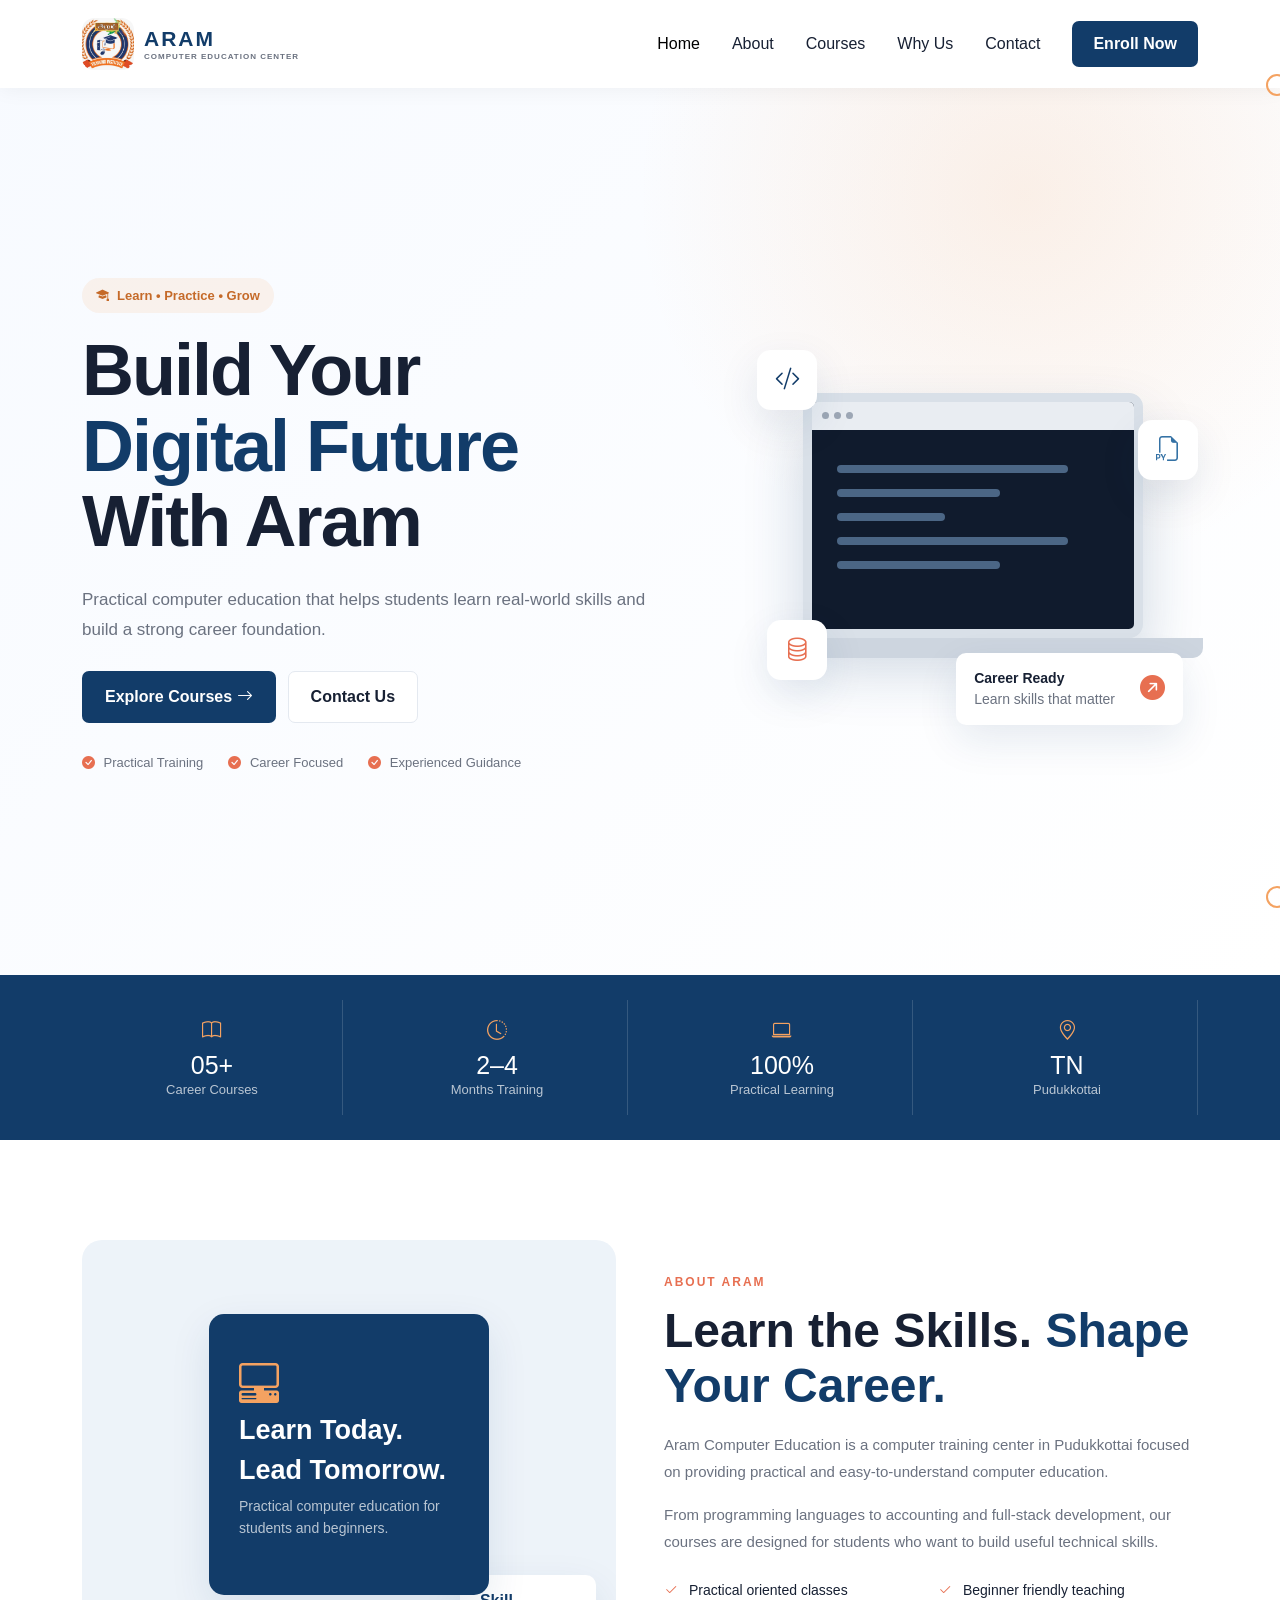
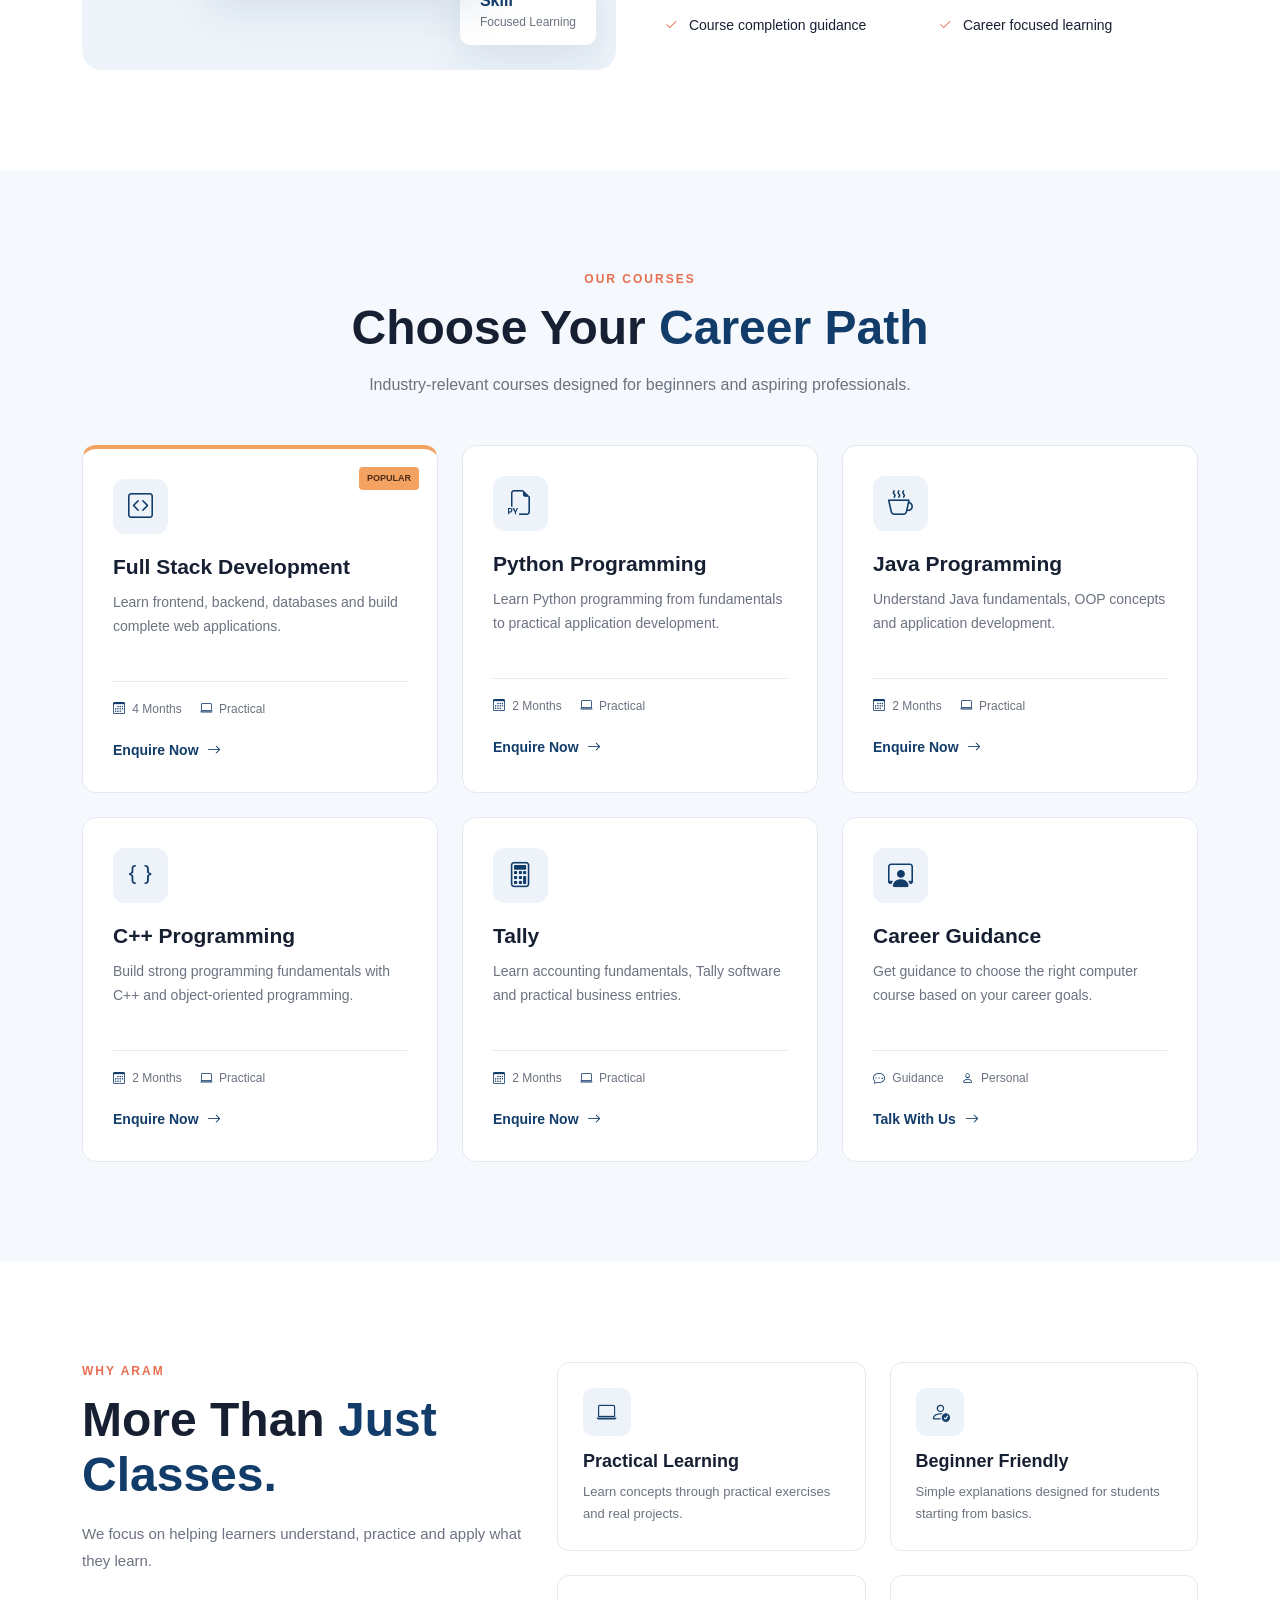
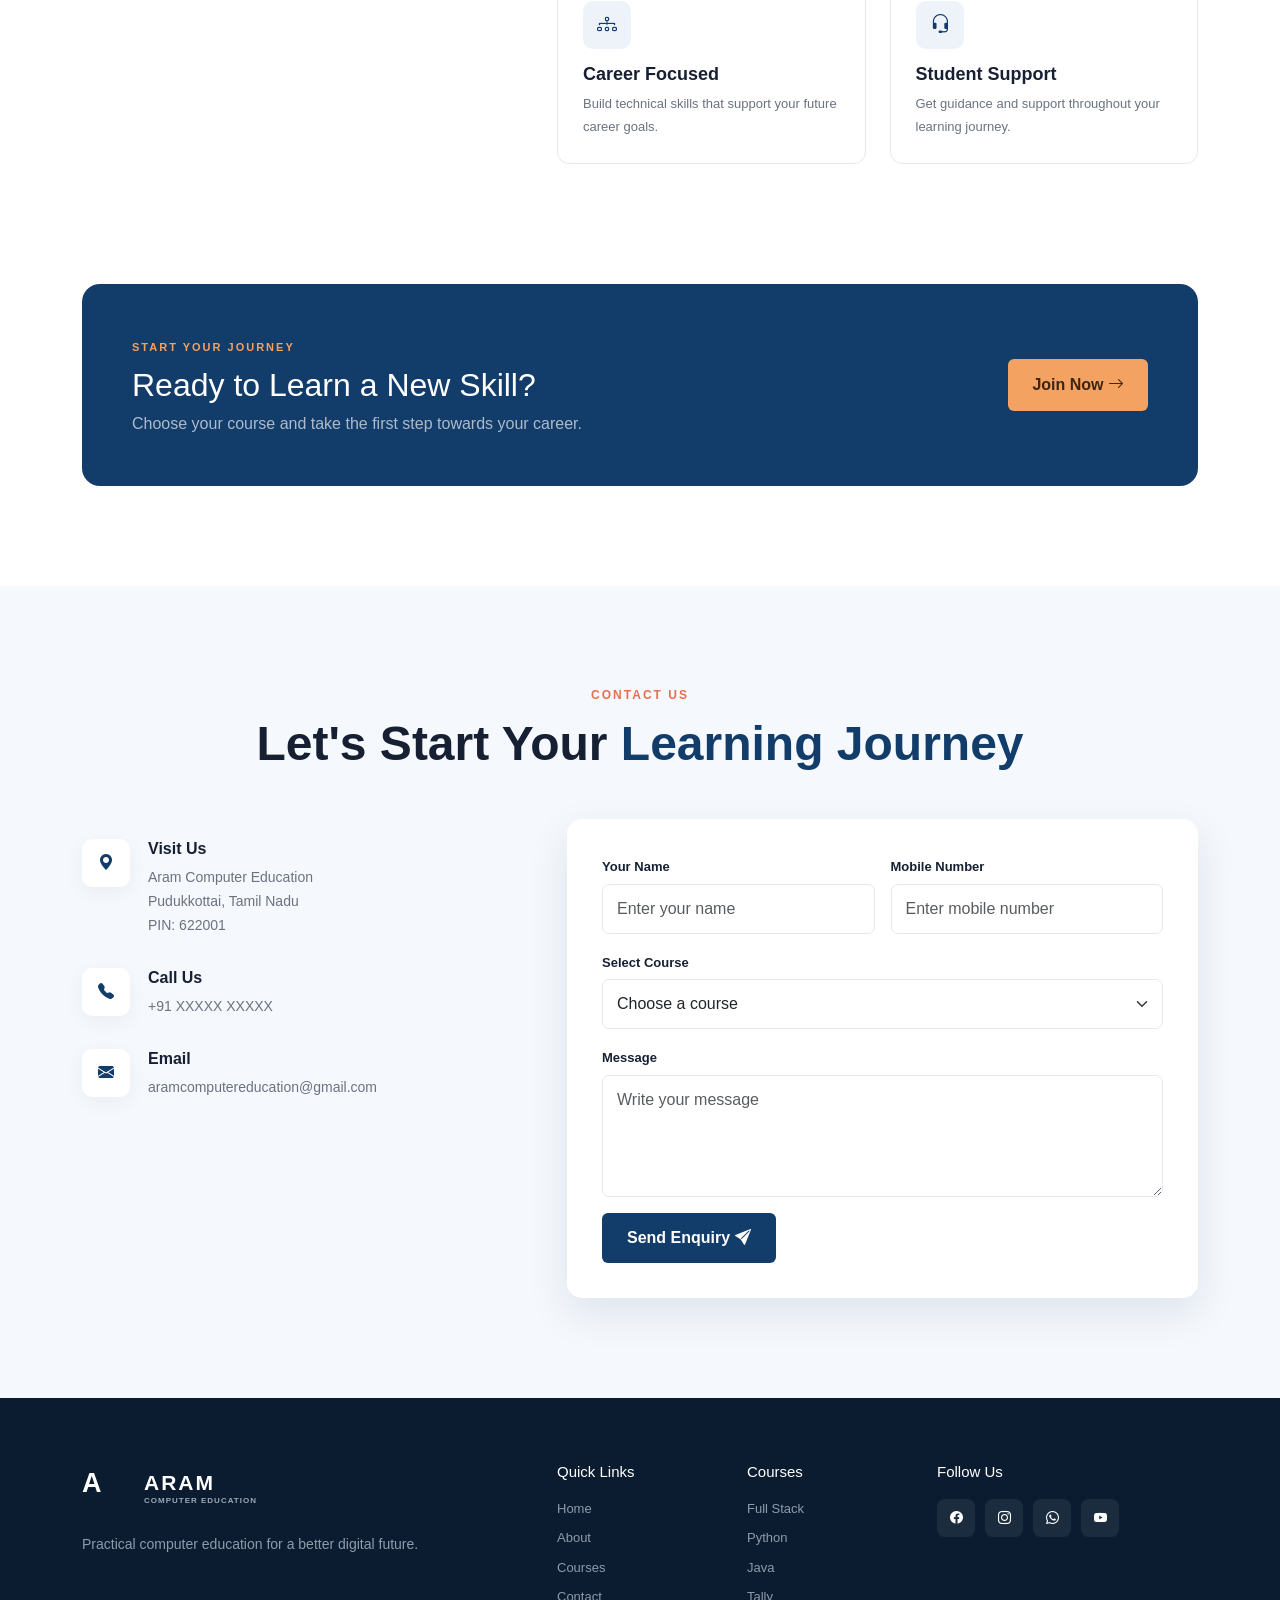
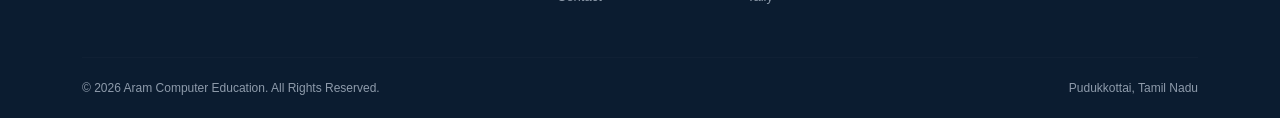
==== commit 56b5c01f: "updated website" ====
--- a/index.html
+++ b/index.html
@@ -274,7 +274,7 @@
                         <i class="bi bi-pc-display-horizontal"></i>
 
                         <h3>Learn Today.</h3>
-                        <h3>Grow Tomorrow.</h3>
+                        <h3>Lead Tomorrow.</h3>
 
                         <p>
                             Practical computer education for
--- a/style.css
+++ b/style.css
@@ -62,7 +62,6 @@
     width: 52px;
     height: 52px;
     border-radius: 12px;
-    border: 2px solid #000;
     flex-shrink: 0;
     overflow: hidden;
 }
@@ -83,6 +82,7 @@
     right: -8px;
     bottom: -8px;
 }
+
 
 .brand-logo span {
     color: white;
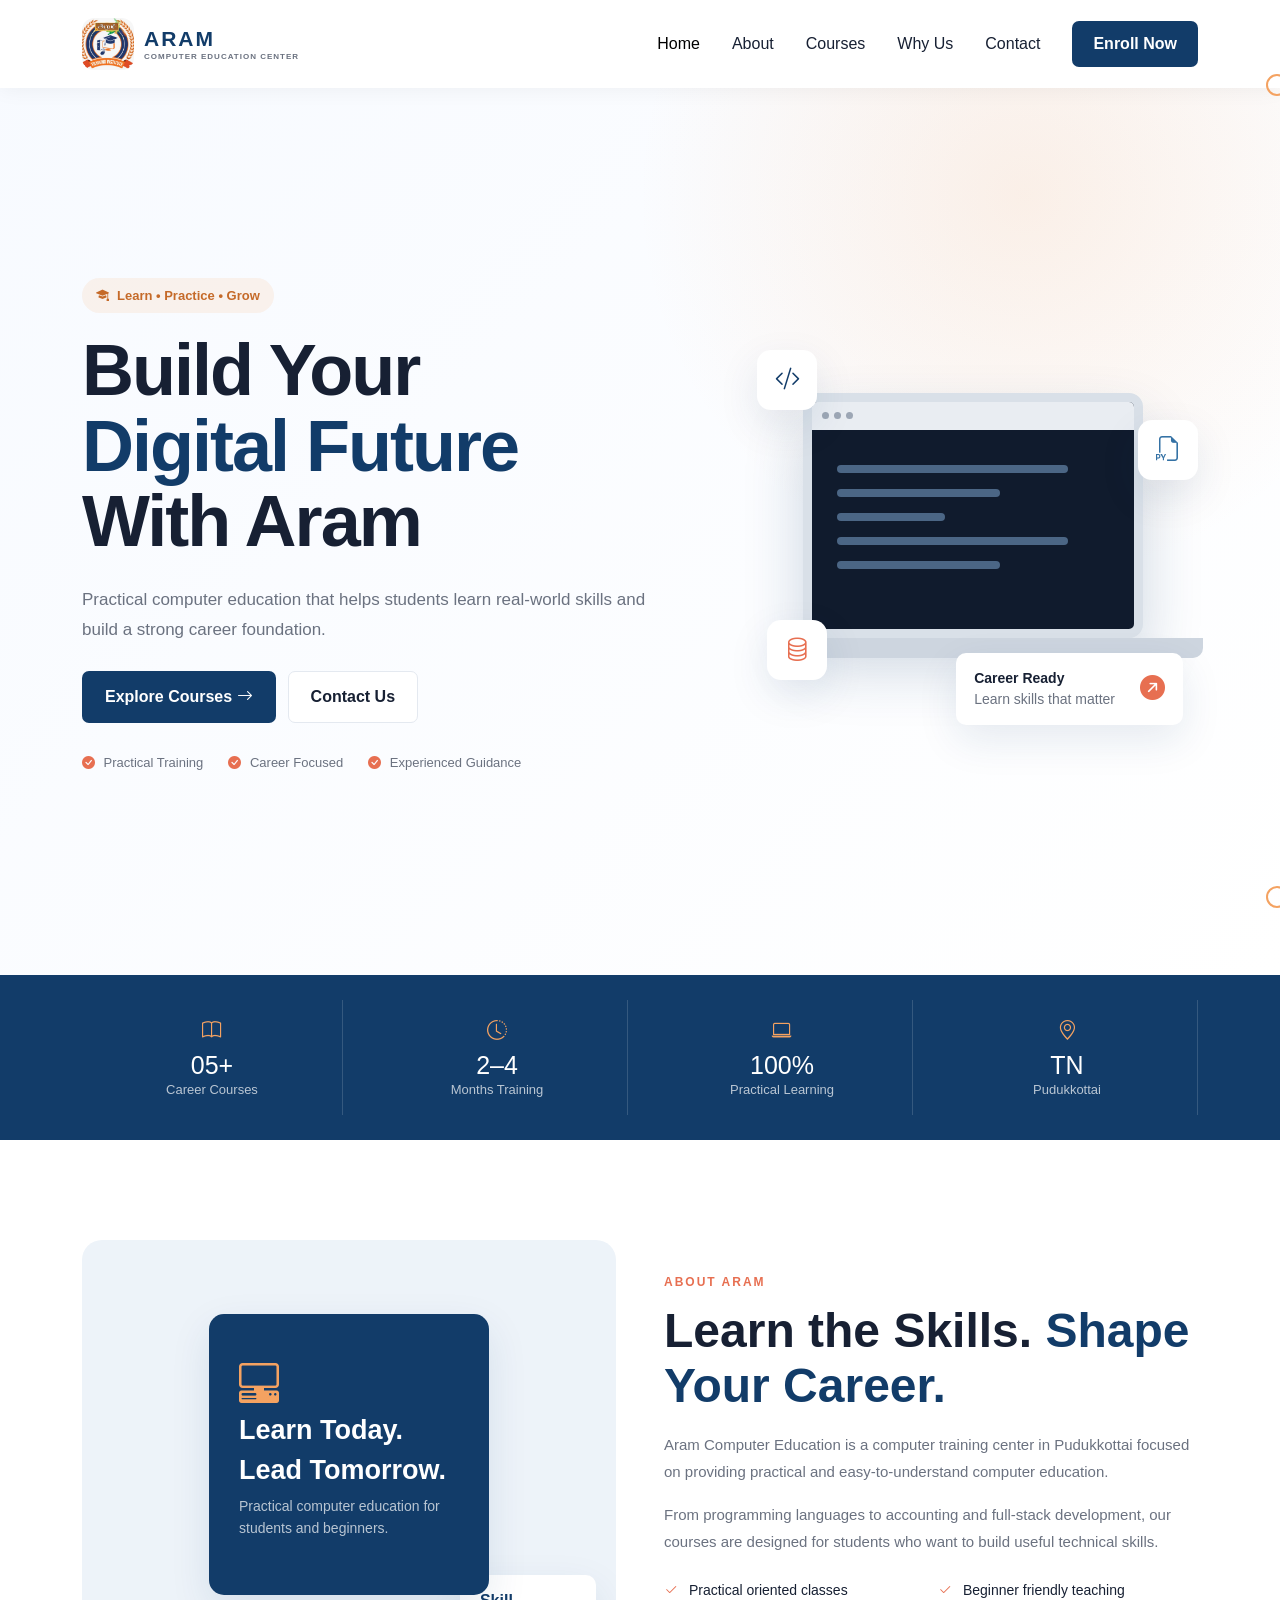
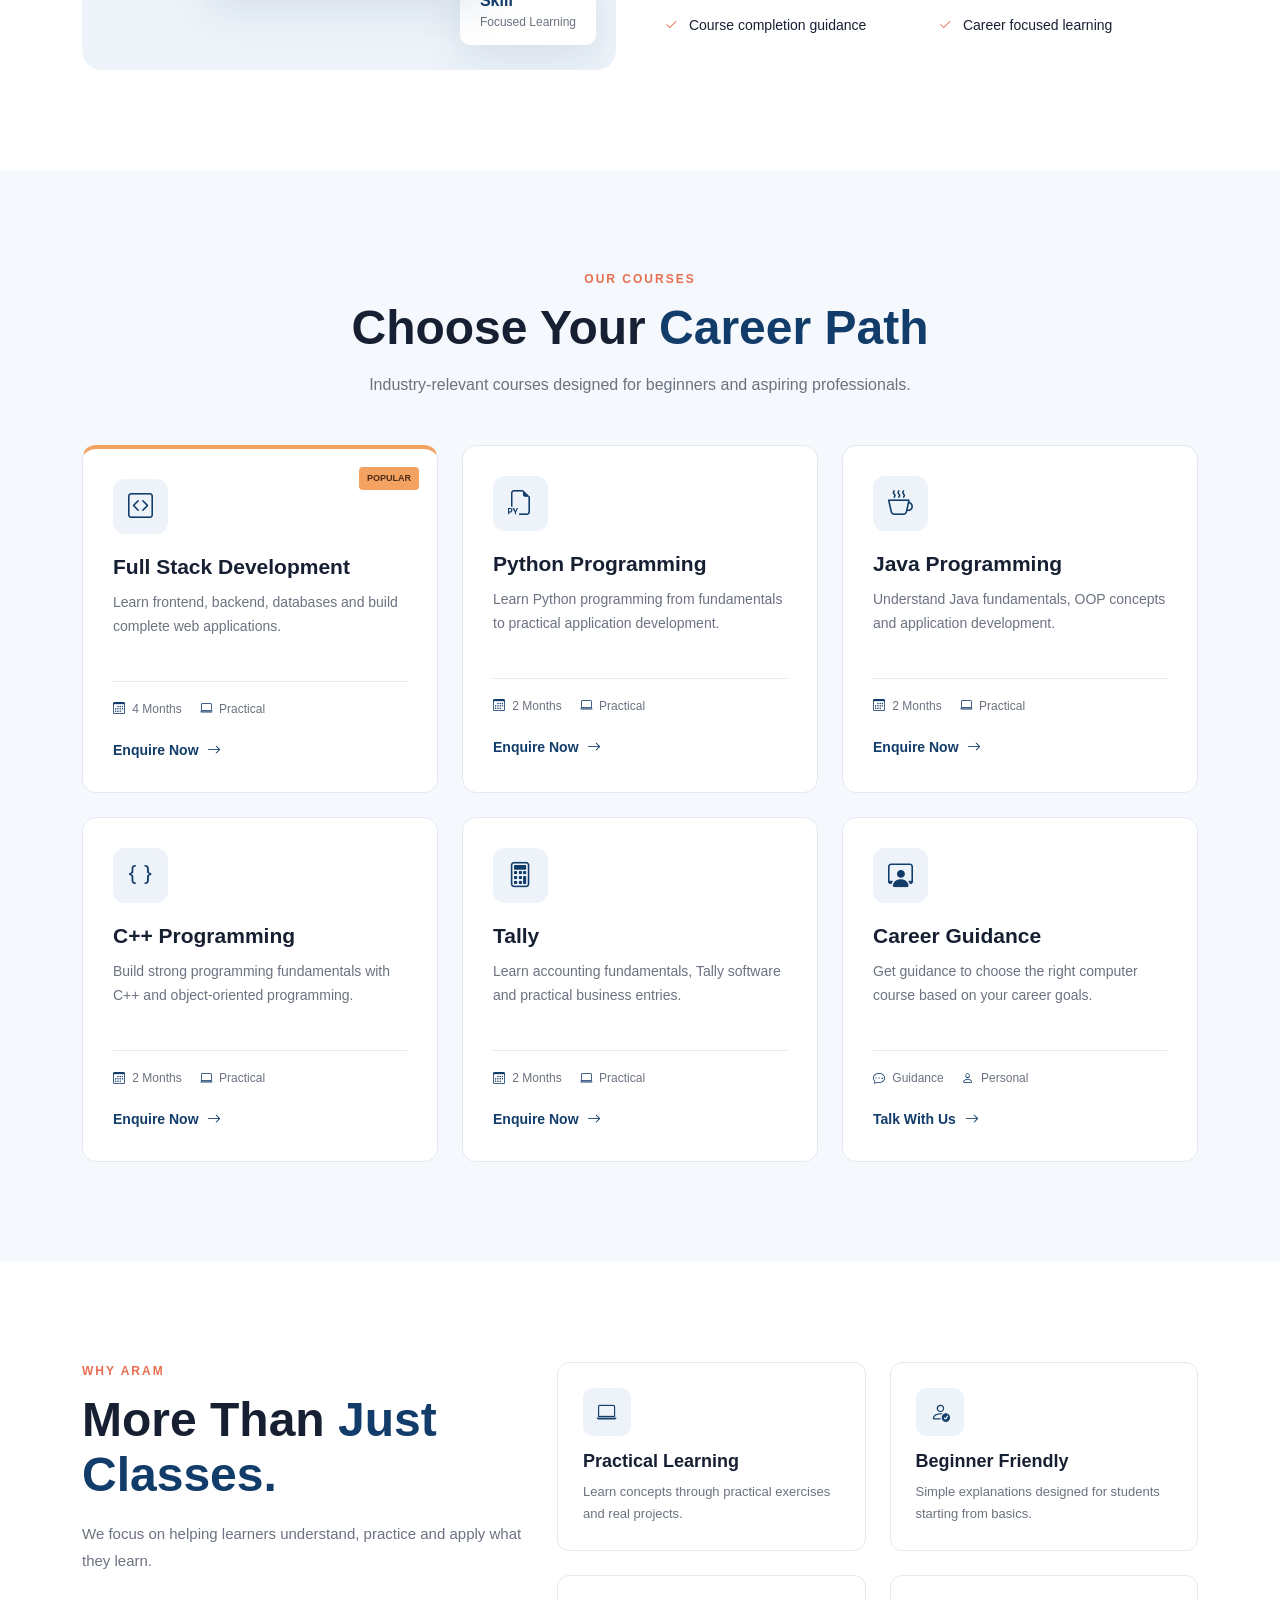
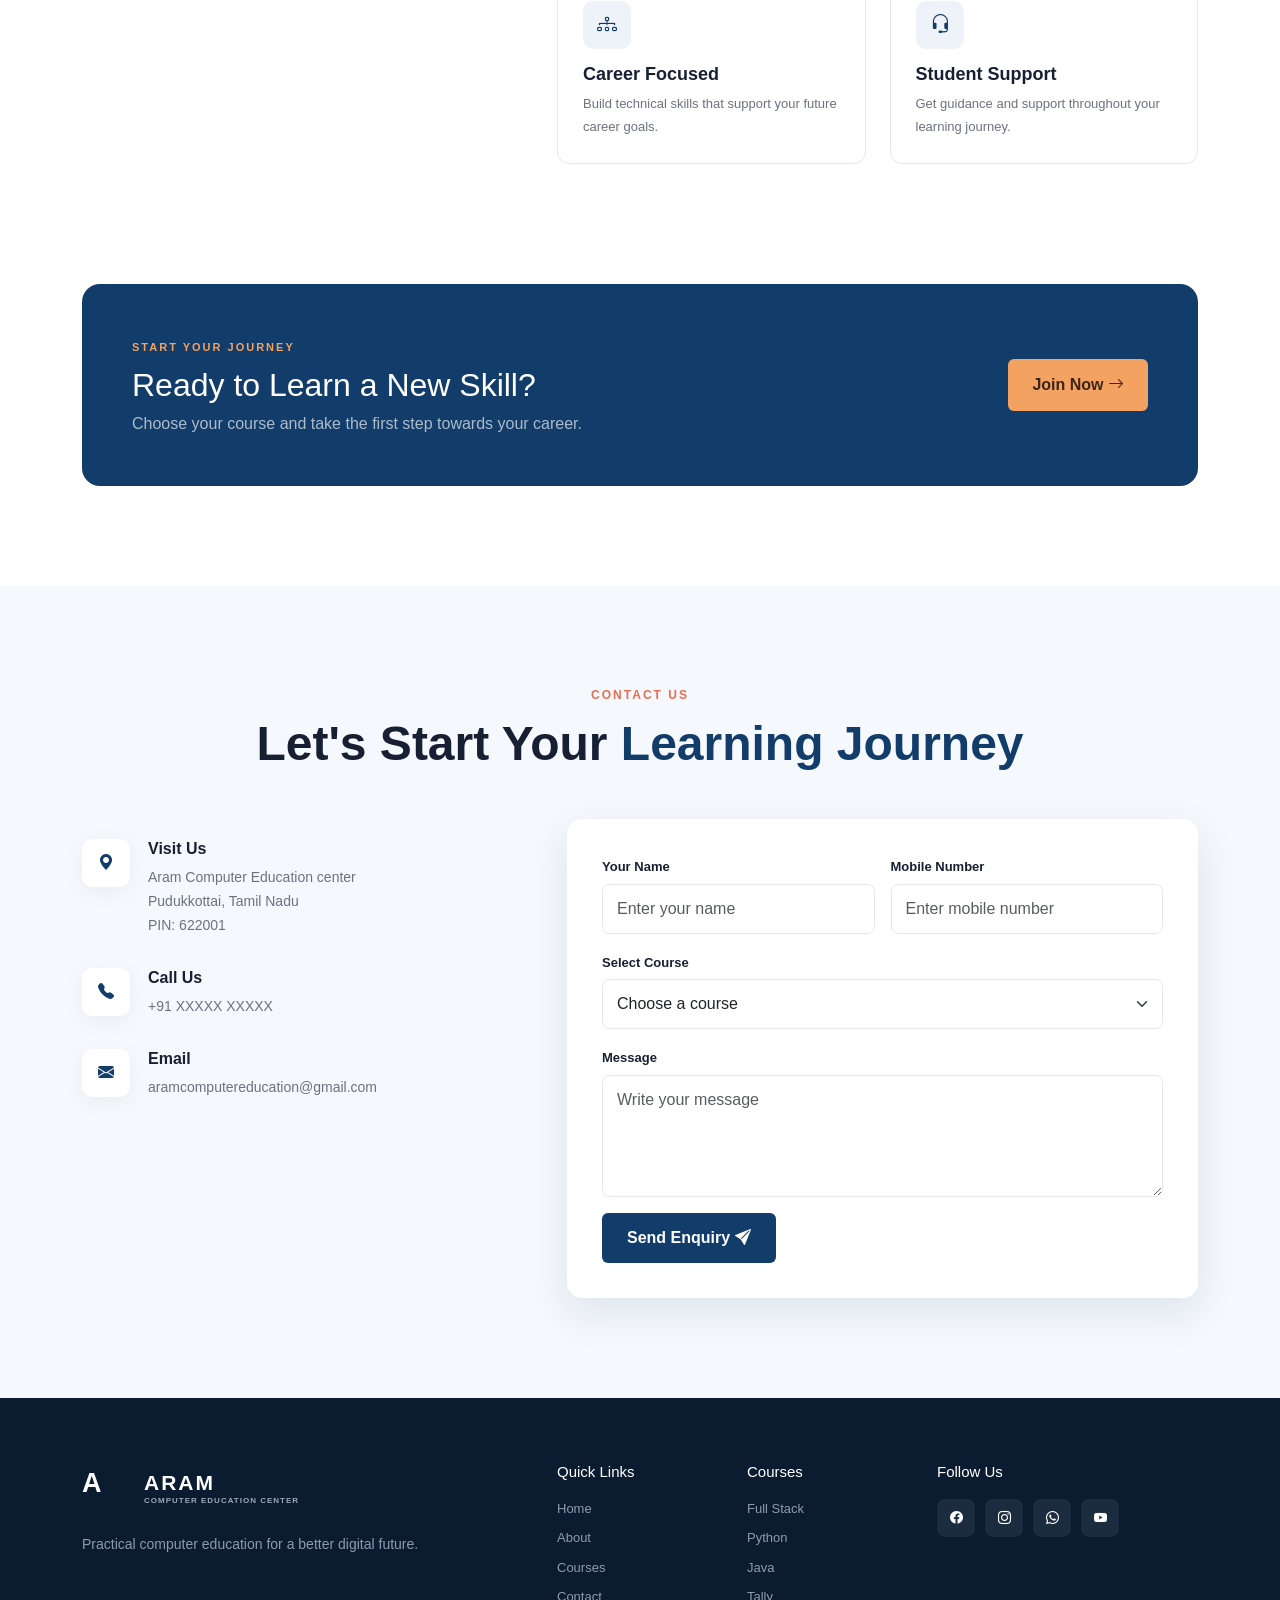
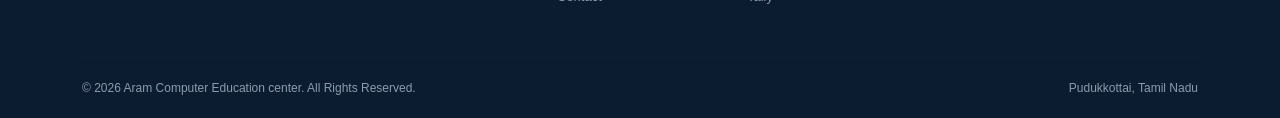
==== commit 3d15de7e: "Updated website" ====
--- a/index.html
+++ b/index.html
@@ -826,7 +826,7 @@
                         <div>
                             <h5>Visit Us</h5>
                             <p>
-                                Aram Computer Education<br>
+                                Aram Computer Education center<br>
                                 Pudukkottai, Tamil Nadu<br>
                                 PIN: 622001
                             </p>
@@ -871,101 +871,74 @@
             </div>
 
 
-            <div class="col-lg-7">
-
-                <form id="enquiryForm" class="contact-form">
-
-                    <div class="row g-3">
-
-                        <div class="col-md-6">
-
-                            <label>Your Name</label>
-
-                            <input type="text"
-                                class="form-control"
-                                placeholder="Enter your name"
-                                required>
-
-                        </div>
-
-
-                        <div class="col-md-6">
-
-                            <label>Mobile Number</label>
-
-                            <input type="tel"
-                                class="form-control"
-                                placeholder="Enter mobile number"
-                                required>
-
-                        </div>
-
-
-                        <div class="col-12">
-
-                            <label>Select Course</label>
-
-                            <select class="form-select" required>
-
-                                <option value="">
-                                    Choose a course
-                                </option>
-
-                                <option>
-                                    Full Stack Development
-                                </option>
-
-                                <option>
-                                    Python Programming
-                                </option>
-
-                                <option>
-                                    Java Programming
-                                </option>
-
-                                <option>
-                                    C++ Programming
-                                </option>
-
-                                <option>
-                                    Tally
-                                </option>
-
-                            </select>
-
-                        </div>
-
-
-                        <div class="col-12">
-
-                            <label>Message</label>
-
-                            <textarea
-                                class="form-control"
-                                rows="4"
-                                placeholder="Write your message"></textarea>
-
-                        </div>
-
-
-                        <div class="col-12">
-
-                            <button type="submit"
-                                class="btn submit-btn">
-
-                                Send Enquiry
-                                <i class="bi bi-send-fill"></i>
-
-                            </button>
-
-                        </div>
-
-                    </div>
-
-                </form>
-
-            </div>
-
+           <div class="col-lg-7">
+
+    <form id="enquiryForm" class="contact-form">
+
+        <div class="row g-3">
+
+            <div class="col-md-6">
+                <label>Your Name</label>
+                <input type="text"
+                       name="name"
+                       class="form-control"
+                       placeholder="Enter your name"
+                       required>
+            </div>
+
+            <div class="col-md-6">
+                <label>Mobile Number</label>
+                <input type="tel"
+                       name="mobile"
+                       class="form-control"
+                       placeholder="Enter mobile number"
+                       required>
+            </div>
+
+            <div class="col-12">
+                <label>Select Course</label>
+
+                <select name="course"
+                        class="form-select"
+                        required>
+
+                    <option value="">Choose a course</option>
+
+                    <option>Full Stack Development</option>
+                    <option>Python Programming</option>
+                    <option>Java Programming</option>
+                    <option>C++ Programming</option>
+                    <option>Tally</option>
+
+                </select>
+            </div>
+
+            <div class="col-12">
+                <label>Message</label>
+
+                <textarea name="message"
+                          class="form-control"
+                          rows="4"
+                          placeholder="Write your message"></textarea>
+            </div>
+
+            <div class="col-12">
+
+                <button type="submit"
+                        class="btn submit-btn">
+
+                    Send Enquiry
+                    <i class="bi bi-send-fill"></i>
+
+                </button>
+
+            </div>
+
+        </div>
+
+    </form>
+
+</div>
         </div>
 
     </div>
@@ -991,7 +964,7 @@
 
                     <div class="brand-text">
                         <strong>ARAM</strong>
-                        <small>COMPUTER EDUCATION</small>
+                        <small>COMPUTER EDUCATION CENTER</small>
                     </div>
 
                 </div>
@@ -1063,7 +1036,7 @@
 
             <p>
                 © <span id="year"></span>
-                Aram Computer Education. All Rights Reserved.
+                Aram Computer Education center. All Rights Reserved.
             </p>
 
             <p>
